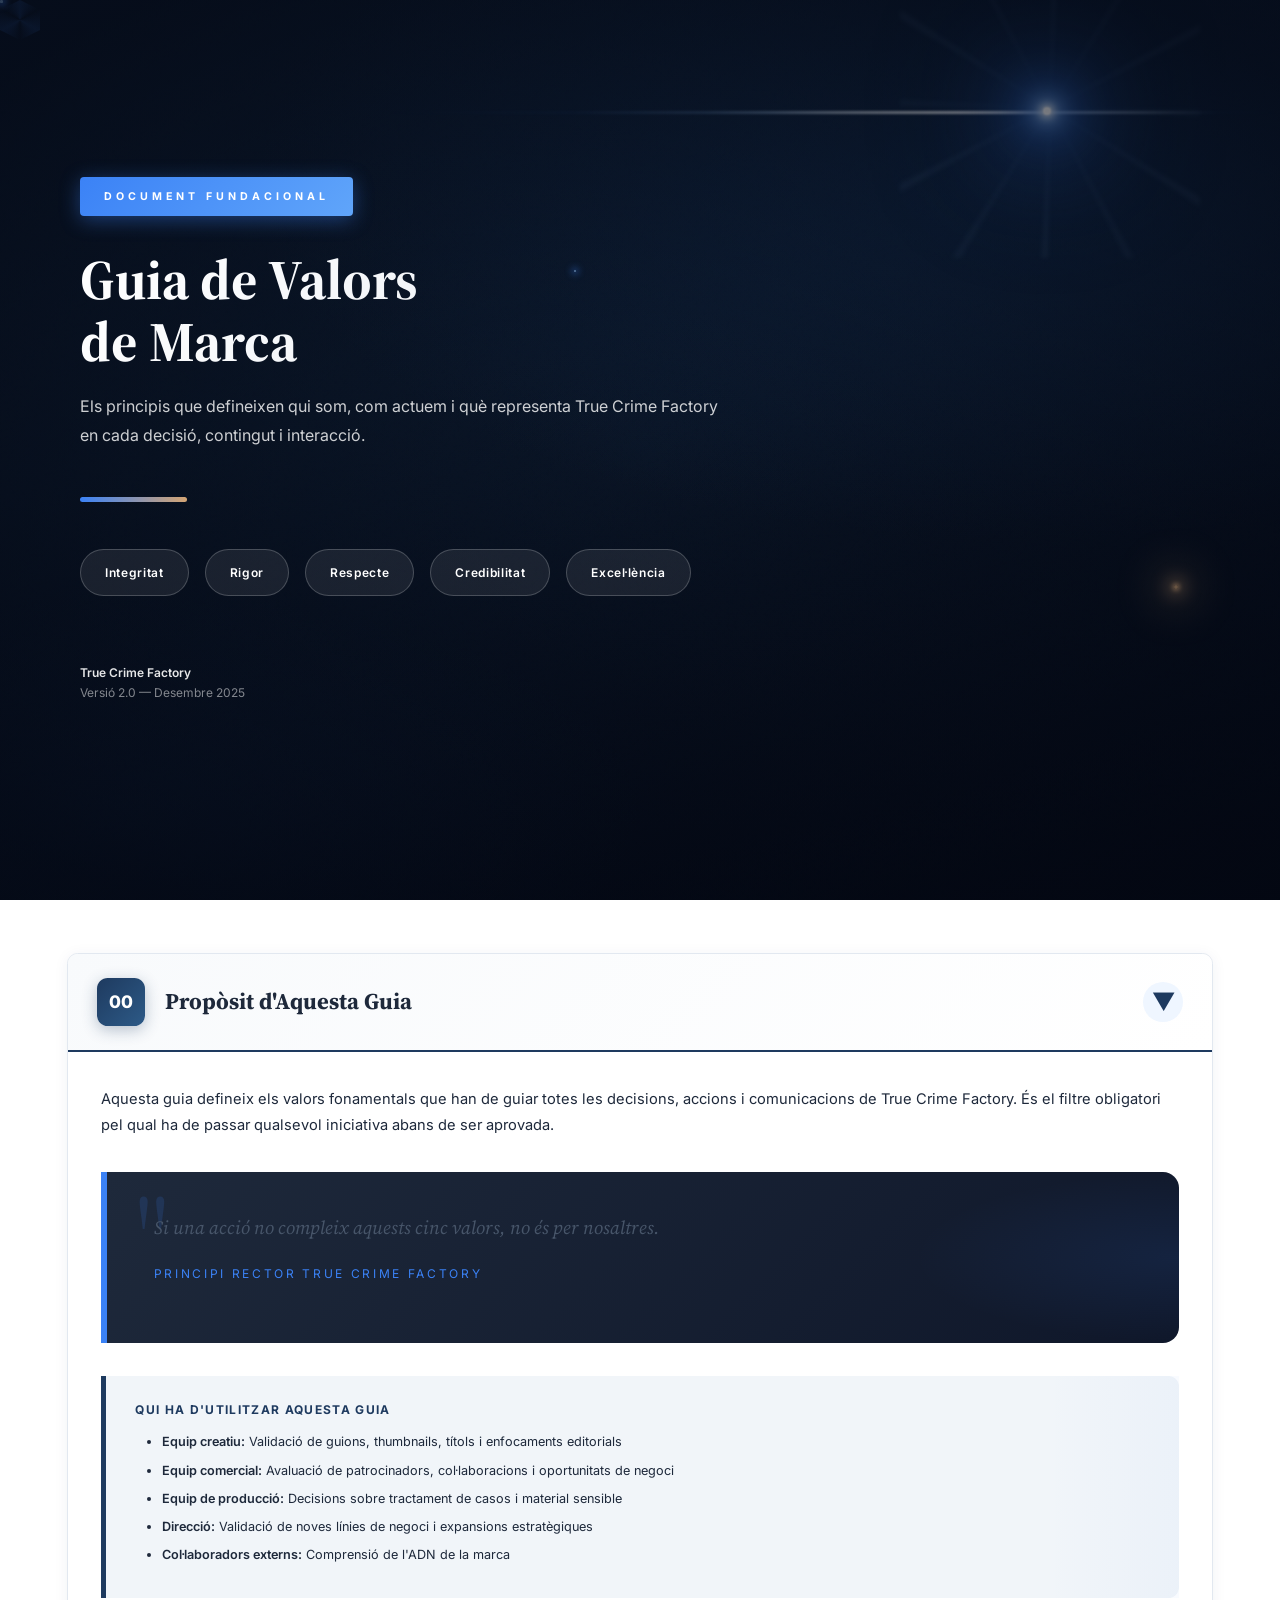
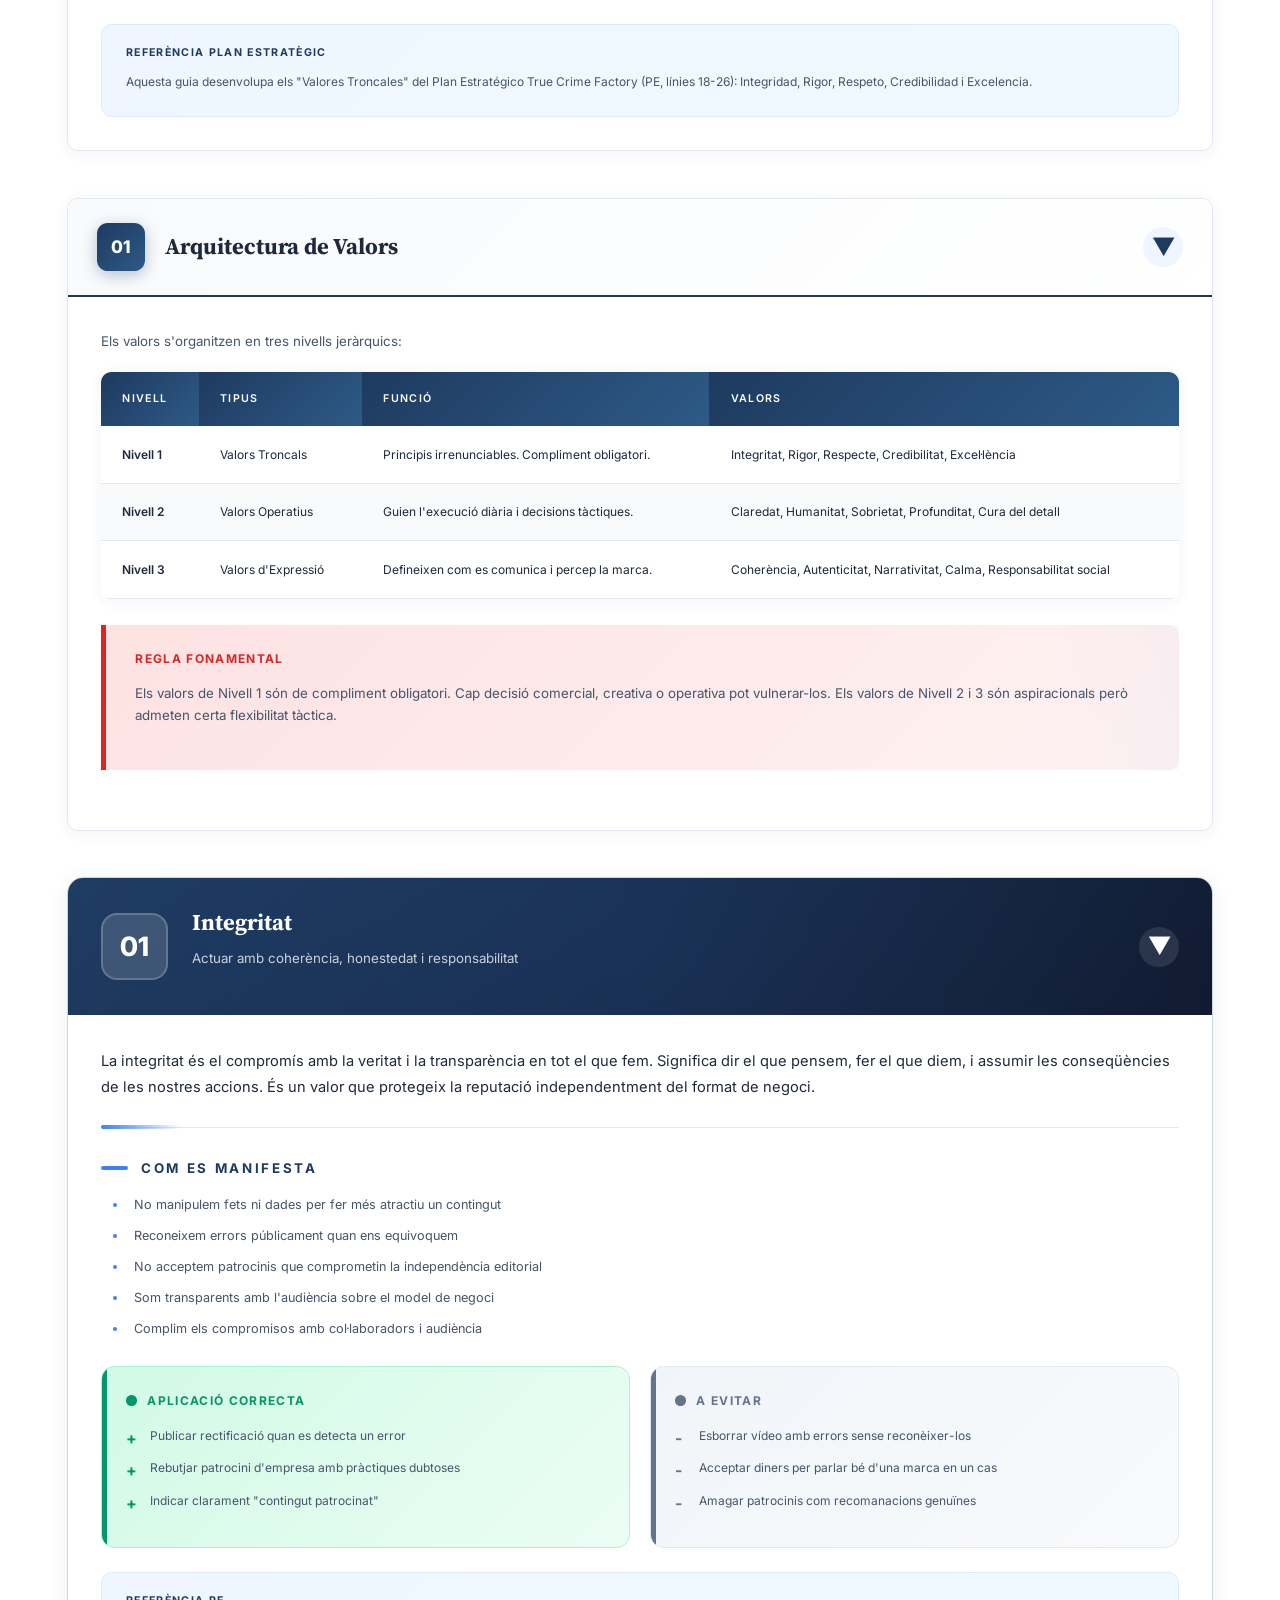
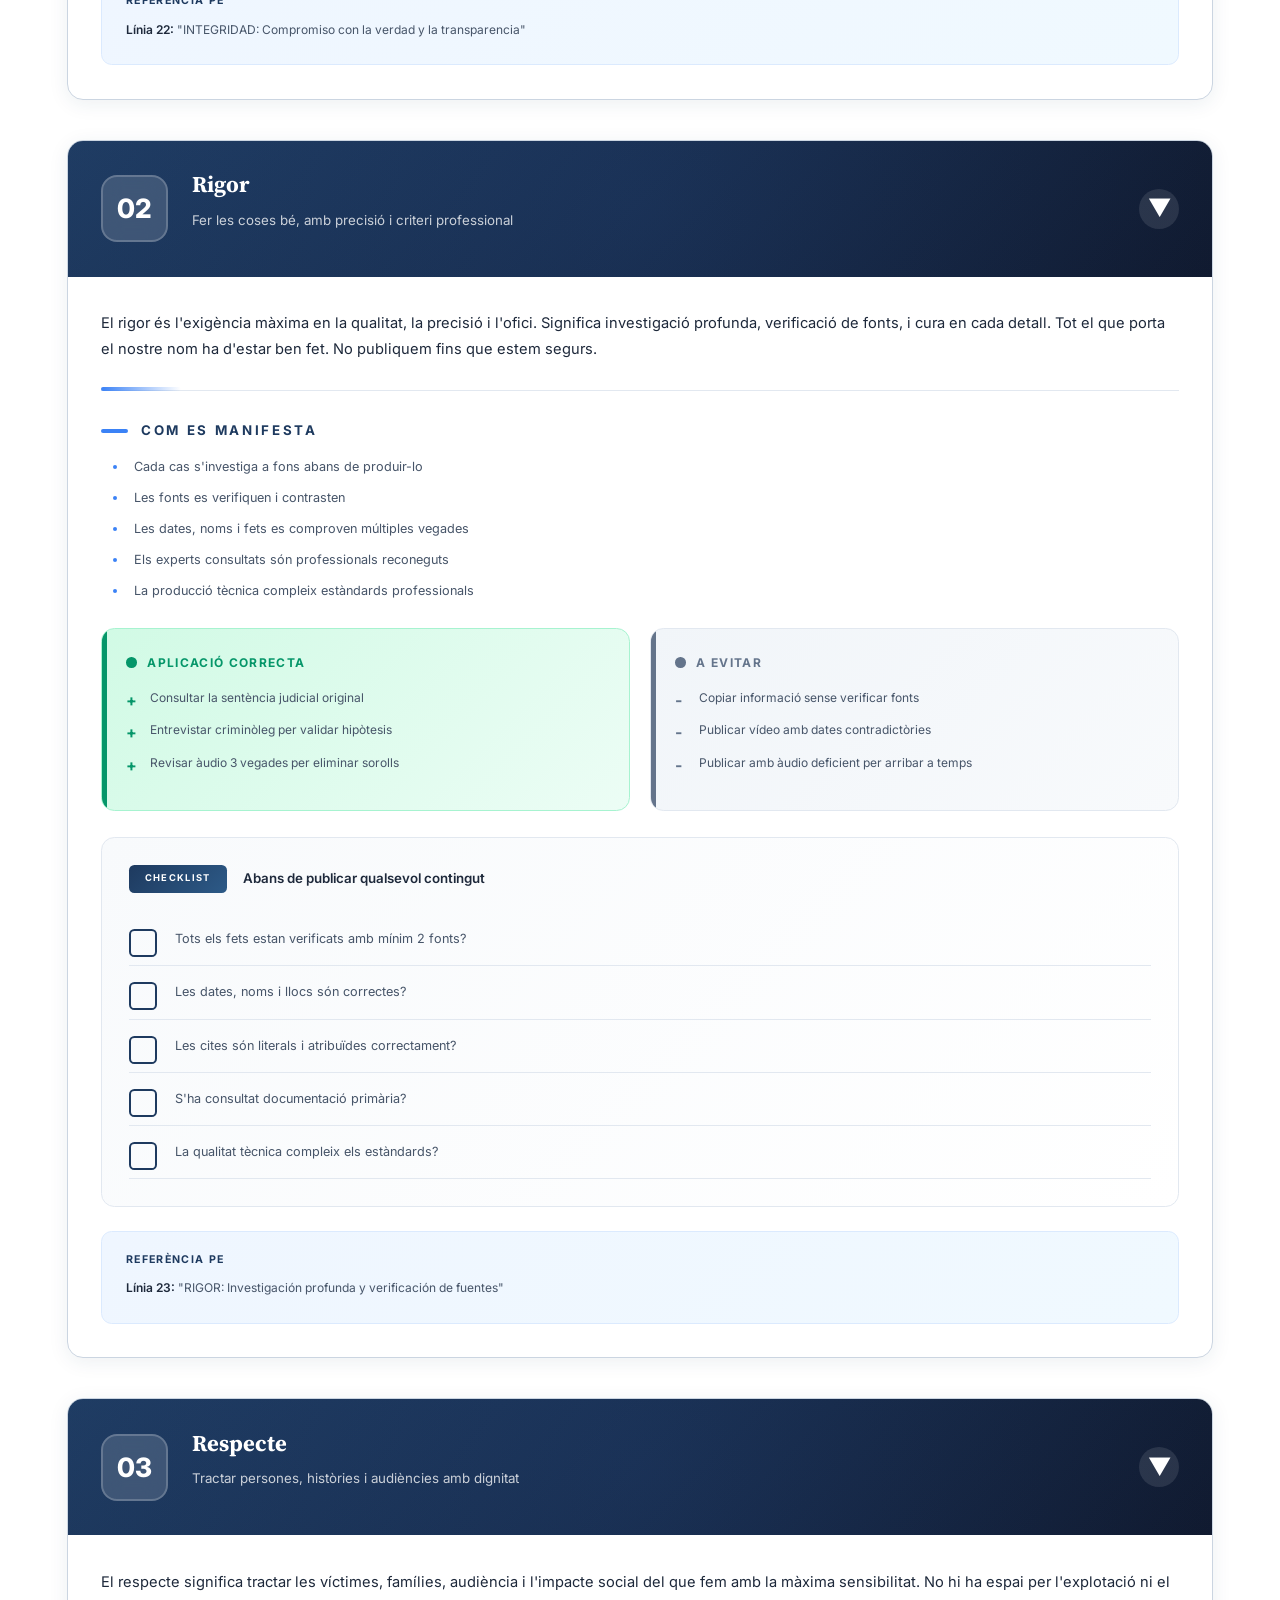
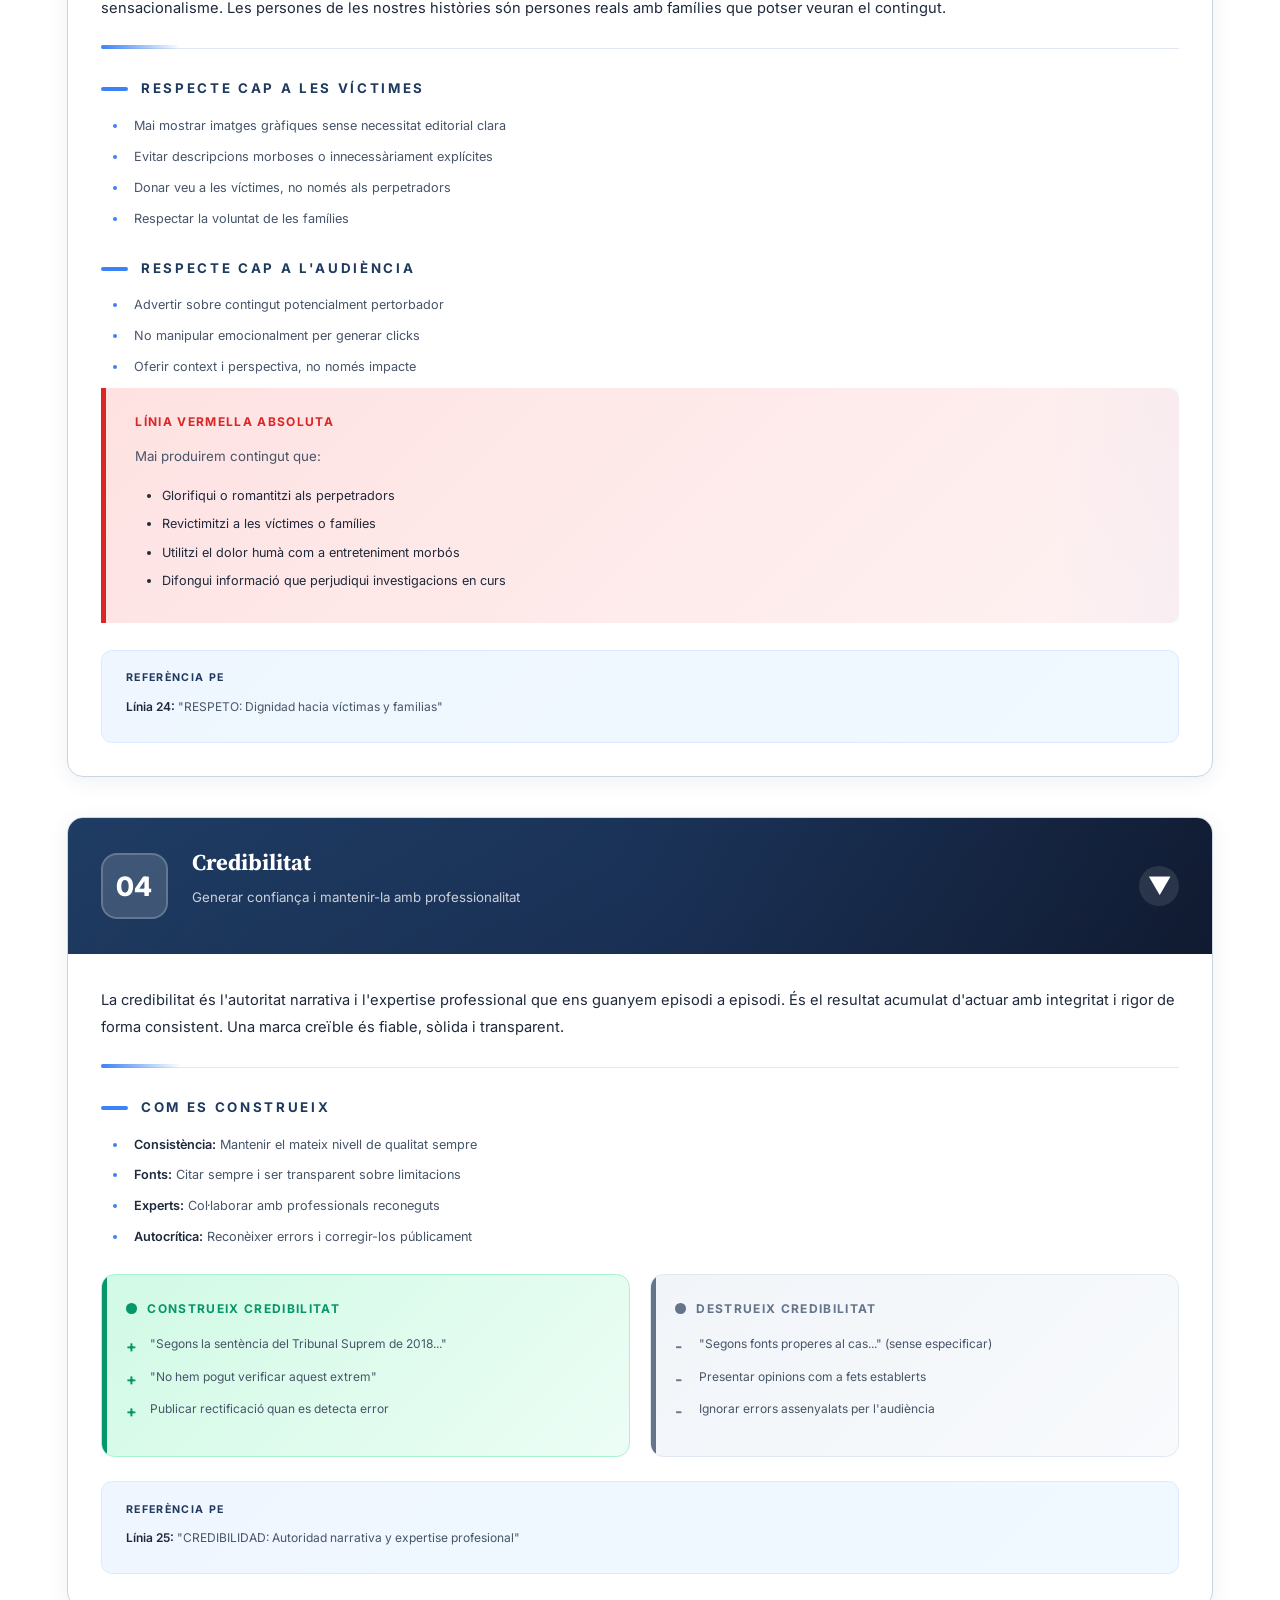
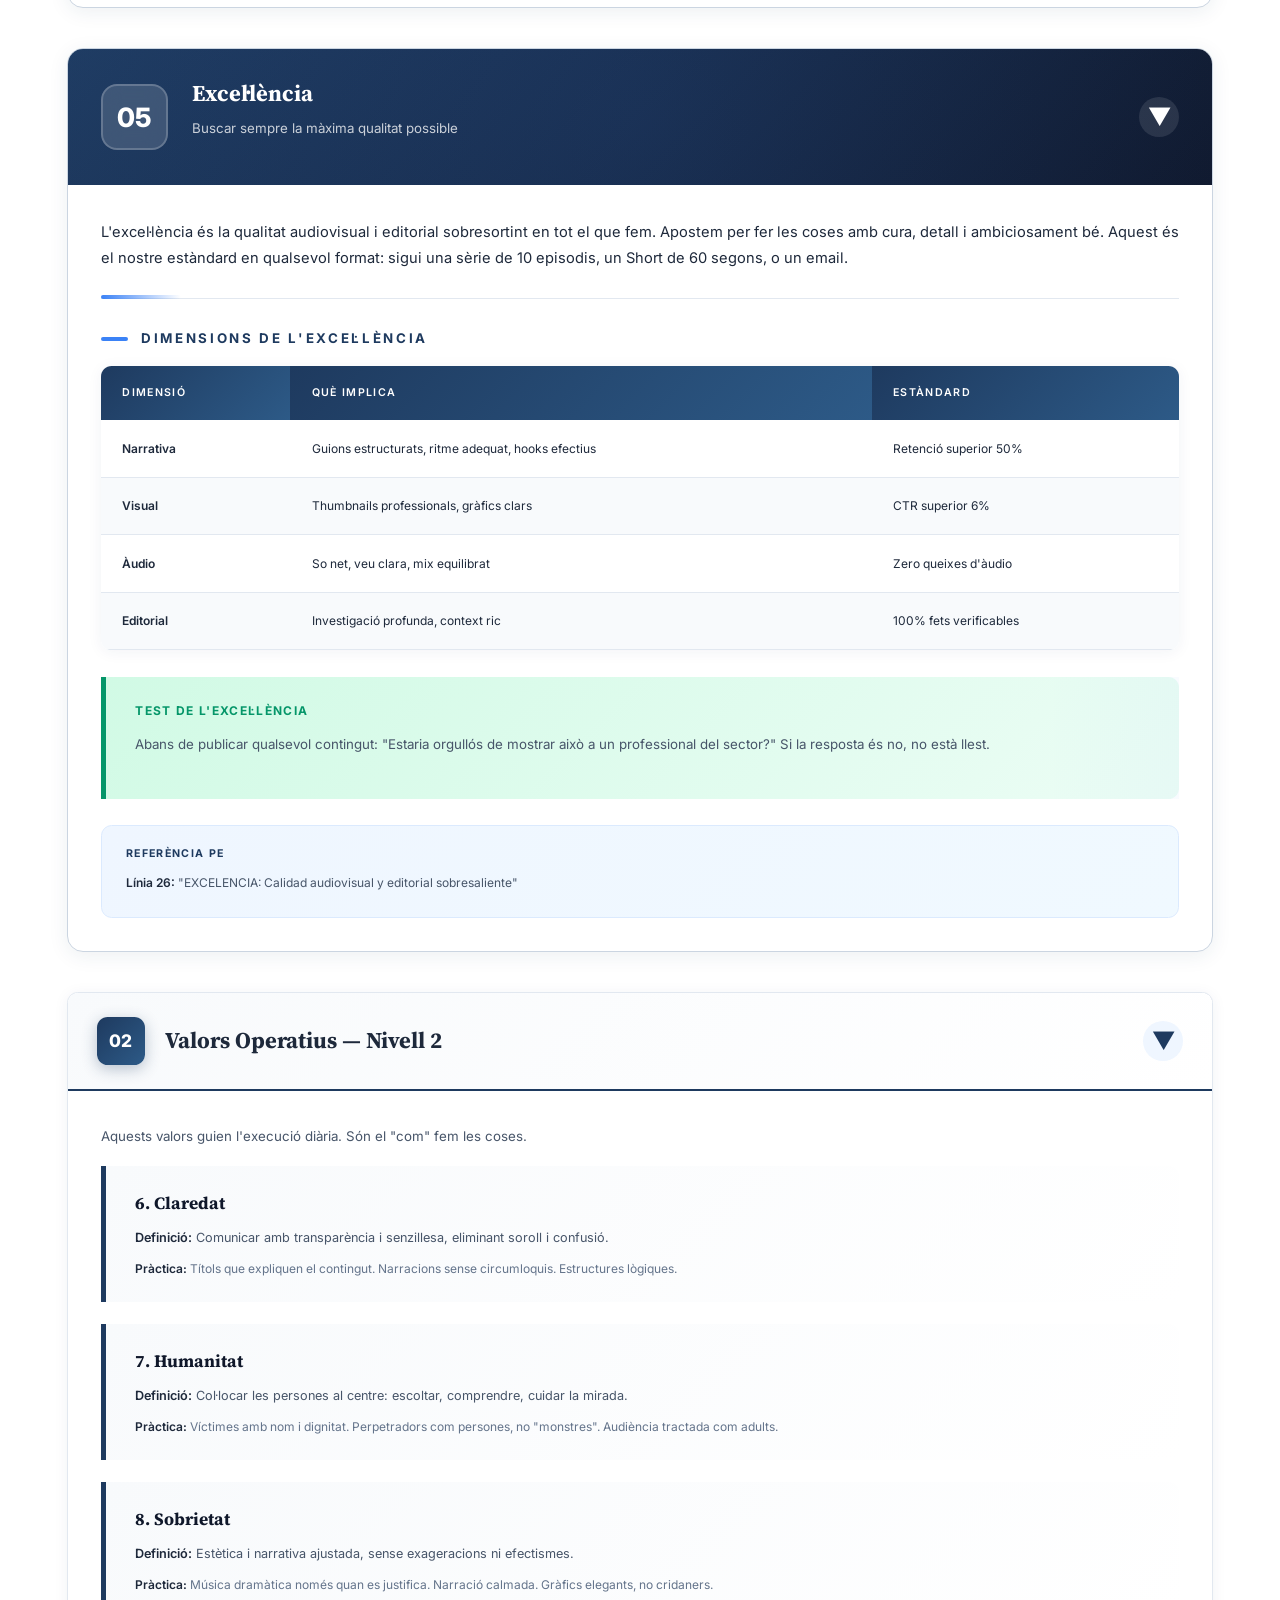
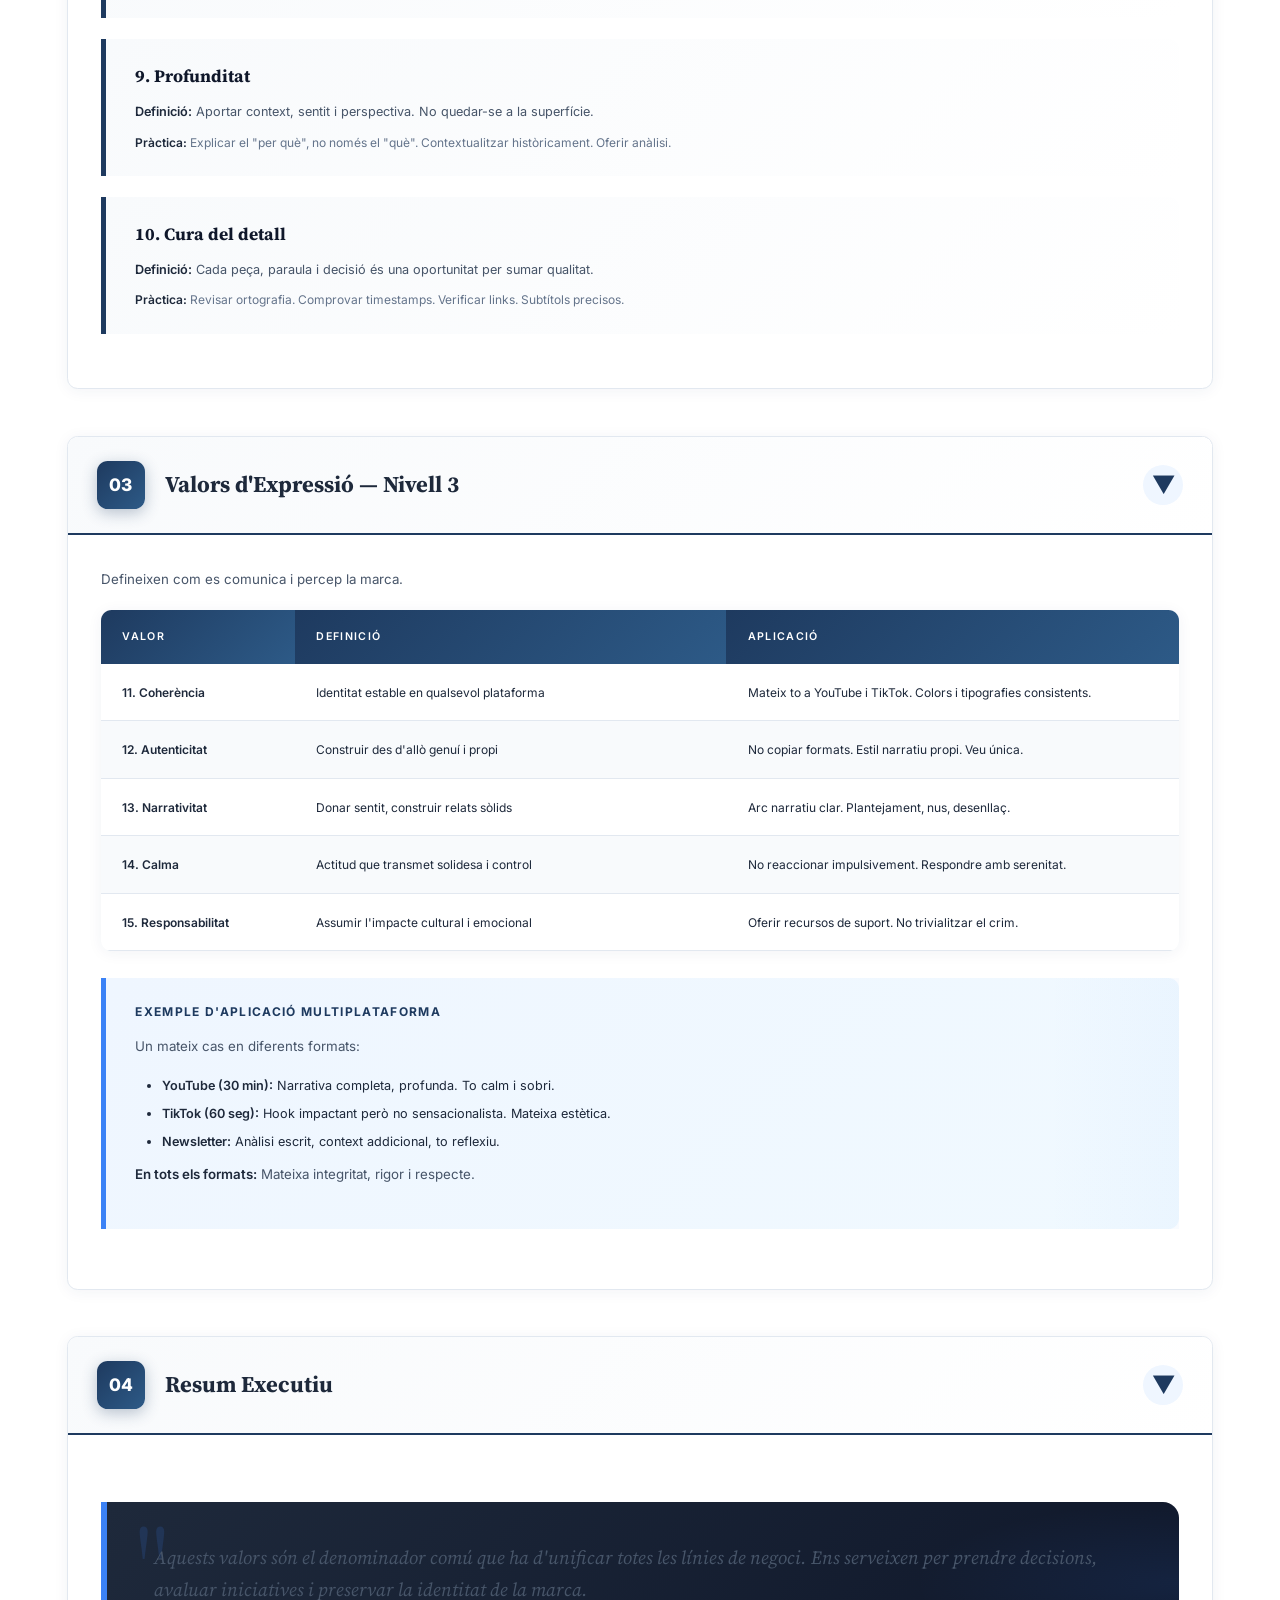
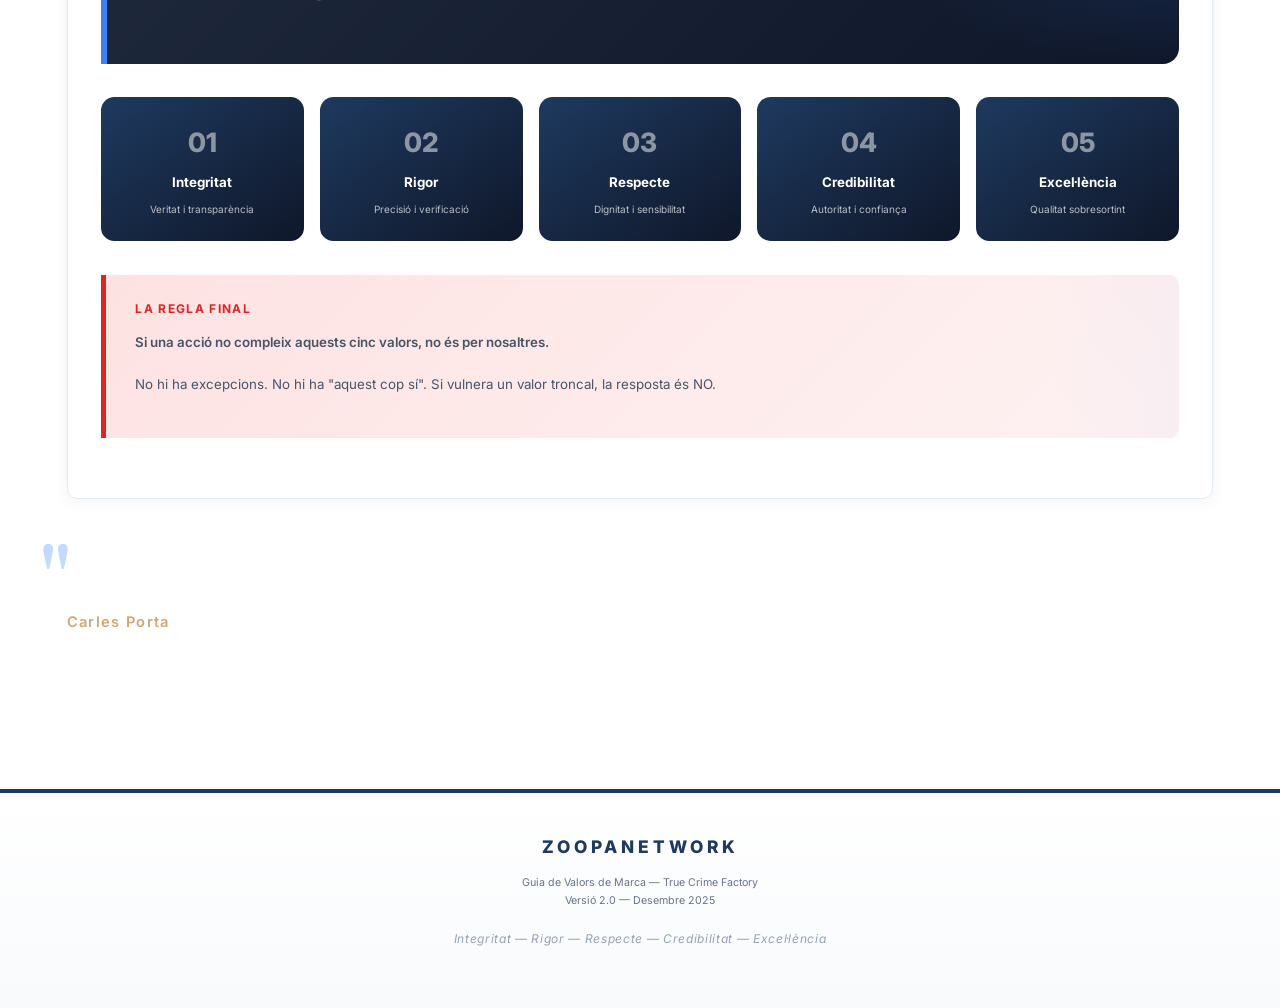
==== index.html @ 51092fbf "Guia Valors Marca TCF" ====
<!DOCTYPE html>
<html lang="ca">
<head>
    <meta charset="UTF-8">
    <title>Guia de Valors de Marca | True Crime Factory</title>
    <style>
        @import url('https://fonts.googleapis.com/css2?family=Inter:wght@300;400;500;600;700;800&family=Source+Serif+Pro:wght@400;600;700&family=JetBrains+Mono:wght@400;500&display=swap');
        
        @page {
            size: A4;
            margin: 2cm;
        }
        
        :root {
            --primary-blue: #1e3a5f;
            --secondary-blue: #2d5a87;
            --accent-blue: #3b82f6;
            --light-blue: #dbeafe;
            --pale-blue: #eff6ff;
            --dark-blue: #0f172a;
            --navy: #1e293b;
            /* Cover - Much darker gradient */
            --cover-deep: #030712;
            --cover-dark: #0a1628;
            --cover-mid: #0c1a2e;
            --gradient-start: #0a1628;
            --gradient-end: #030712;
            
            --text-primary: #1e293b;
            --text-secondary: #475569;
            --text-muted: #64748b;
            --text-light: #94a3b8;
            
            --bg-white: #ffffff;
            --bg-light: #f8fafc;
            --bg-subtle: #f1f5f9;
            --border-light: #e2e8f0;
            --border-medium: #cbd5e1;
            
            --success: #059669;
            --success-light: #d1fae5;
            --warning: #d97706;
            --warning-light: #fef3c7;
            --error: #dc2626;
            --error-light: #fee2e2;
            
            --gold: #d4a574;
            --gold-light: #f5e6d3;
        }
        
        * {
            margin: 0;
            padding: 0;
            box-sizing: border-box;
        }
        
        html {
            scroll-behavior: smooth;
        }
        
        body {
            font-family: 'Inter', -apple-system, BlinkMacSystemFont, sans-serif;
            font-size: 9.5pt;
            line-height: 1.6;
            color: var(--text-primary);
            background: var(--bg-white);
            overflow-x: hidden;
        }
        
        /* ============================================
           COVER - CINEMATIC DARK WITH LENS FLARES
           ============================================ */
        .cover {
            min-height: 100vh;
            background: 
                radial-gradient(ellipse 120% 80% at 80% 20%, rgba(20, 50, 90, 0.4) 0%, transparent 50%),
                radial-gradient(ellipse 100% 60% at 10% 90%, rgba(15, 35, 65, 0.3) 0%, transparent 40%),
                linear-gradient(165deg, var(--cover-mid) 0%, var(--cover-dark) 40%, var(--cover-deep) 100%);
            color: white;
            display: flex;
            flex-direction: column;
            justify-content: center;
            padding: 60pt;
            position: relative;
            overflow: hidden;
        }
        
        /* Subtle noise texture overlay */
        .cover::before {
            content: '';
            position: absolute;
            inset: 0;
            background-image: url("data:image/svg+xml,%3Csvg viewBox='0 0 256 256' xmlns='http://www.w3.org/2000/svg'%3E%3Cfilter id='noise'%3E%3CfeTurbulence type='fractalNoise' baseFrequency='0.9' numOctaves='4' stitchTiles='stitch'/%3E%3C/filter%3E%3Crect width='100%25' height='100%25' filter='url(%23noise)'/%3E%3C/svg%3E");
            opacity: 0.03;
            mix-blend-mode: overlay;
            pointer-events: none;
        }
        
        /* Vignette effect */
        .cover::after {
            content: '';
            position: absolute;
            inset: 0;
            background: radial-gradient(ellipse 70% 60% at 50% 50%, transparent 0%, rgba(3,7,18,0.7) 100%);
            pointer-events: none;
        }
        
        /* ============================================
           CINEMATIC LENS FLARE SYSTEM
           ============================================ */
        .flare-layer {
            position: absolute;
            inset: 0;
            overflow: hidden;
            pointer-events: none;
        }
        
        /* === PRIMARY LIGHT SOURCE (Hero flare) === */
        .flare-source {
            position: absolute;
            top: 12%;
            right: 18%;
            width: 6px;
            height: 6px;
            background: #fff;
            border-radius: 50%;
            box-shadow: 
                0 0 2px 1px #fff,
                0 0 8px 4px rgba(255,255,255,0.9),
                0 0 20px 10px rgba(147,197,253,0.8),
                0 0 40px 20px rgba(59,130,246,0.6),
                0 0 80px 40px rgba(59,130,246,0.4),
                0 0 120px 60px rgba(30,64,120,0.3);
            animation: source-pulse 4s ease-in-out infinite;
        }
        
        @keyframes source-pulse {
            0%, 100% { 
                transform: scale(1);
                box-shadow: 
                    0 0 2px 1px #fff,
                    0 0 8px 4px rgba(255,255,255,0.9),
                    0 0 20px 10px rgba(147,197,253,0.8),
                    0 0 40px 20px rgba(59,130,246,0.6),
                    0 0 80px 40px rgba(59,130,246,0.4),
                    0 0 120px 60px rgba(30,64,120,0.3);
            }
            50% { 
                transform: scale(1.3);
                box-shadow: 
                    0 0 4px 2px #fff,
                    0 0 15px 8px rgba(255,255,255,1),
                    0 0 35px 18px rgba(147,197,253,0.9),
                    0 0 70px 35px rgba(59,130,246,0.7),
                    0 0 140px 70px rgba(59,130,246,0.5),
                    0 0 200px 100px rgba(30,64,120,0.4);
            }
        }
        
        /* === ANAMORPHIC HORIZONTAL STREAK === */
        .flare-anamorphic {
            position: absolute;
            top: calc(12% + 3px);
            left: 0;
            right: 0;
            height: 3px;
            background: linear-gradient(90deg,
                transparent 0%,
                transparent 30%,
                rgba(59,130,246,0.05) 45%,
                rgba(147,197,253,0.3) 60%,
                rgba(255,255,255,0.7) 75%,
                rgba(147,197,253,0.3) 85%,
                rgba(59,130,246,0.05) 92%,
                transparent 100%
            );
            filter: blur(1px);
            animation: anamorphic-breathe 4s ease-in-out infinite;
        }
        
        .flare-anamorphic::before {
            content: '';
            position: absolute;
            inset: 0;
            background: linear-gradient(90deg,
                transparent 0%,
                transparent 55%,
                rgba(255,255,255,0.4) 72%,
                rgba(255,255,255,0.8) 78%,
                rgba(255,255,255,0.4) 84%,
                transparent 95%,
                transparent 100%
            );
            filter: blur(0.5px);
        }
        
        @keyframes anamorphic-breathe {
            0%, 100% { 
                opacity: 0.6;
                transform: scaleX(0.85);
            }
            50% { 
                opacity: 1;
                transform: scaleX(1.15);
            }
        }
        
        /* === SECONDARY FLARE ELEMENTS (Ghosting) === */
        .flare-ghost {
            position: absolute;
            border-radius: 50%;
            border: 1px solid rgba(59,130,246,0.15);
            background: radial-gradient(circle, rgba(59,130,246,0.08) 0%, transparent 70%);
        }
        
        .flare-ghost:nth-child(1) {
            width: 120px; height: 120px;
            top: 25%; right: 35%;
            animation: ghost-pulse-1 5s ease-in-out infinite;
        }
        
        .flare-ghost:nth-child(2) {
            width: 80px; height: 80px;
            top: 35%; right: 50%;
            border-color: rgba(96,165,250,0.12);
            background: radial-gradient(circle, rgba(96,165,250,0.06) 0%, transparent 70%);
            animation: ghost-pulse-2 6s ease-in-out infinite 1s;
        }
        
        .flare-ghost:nth-child(3) {
            width: 50px; height: 50px;
            top: 50%; right: 60%;
            animation: ghost-pulse-1 7s ease-in-out infinite 2s;
        }
        
        @keyframes ghost-pulse-1 {
            0%, 100% { opacity: 0.3; transform: scale(1); }
            50% { opacity: 0.8; transform: scale(1.1); }
        }
        
        @keyframes ghost-pulse-2 {
            0%, 100% { opacity: 0.2; transform: scale(1); }
            50% { opacity: 0.6; transform: scale(1.15); }
        }
        
        /* === HEXAGONAL FLARE ARTIFACTS === */
        .flare-hex {
            position: absolute;
            width: 40px;
            height: 40px;
            background: conic-gradient(
                from 0deg,
                rgba(59,130,246,0.15) 0deg,
                transparent 60deg,
                rgba(59,130,246,0.15) 120deg,
                transparent 180deg,
                rgba(59,130,246,0.15) 240deg,
                transparent 300deg,
                rgba(59,130,246,0.15) 360deg
            );
            clip-path: polygon(50% 0%, 100% 25%, 100% 75%, 50% 100%, 0% 75%, 0% 25%);
            animation: hex-rotate 20s linear infinite;
        }
        
        .flare-hex:nth-child(4) {
            top: 40%; right: 25%;
            animation-delay: 0s;
        }
        
        .flare-hex:nth-child(5) {
            width: 25px; height: 25px;
            top: 55%; right: 40%;
            animation-delay: -5s;
            opacity: 0.7;
        }
        
        @keyframes hex-rotate {
            from { transform: rotate(0deg); }
            to { transform: rotate(360deg); }
        }
        
        /* === STARBURST RAYS === */
        .flare-starburst {
            position: absolute;
            top: 12%;
            right: 18%;
            width: 300px;
            height: 300px;
            transform: translate(50%, -50%);
            background: 
                conic-gradient(
                    from 0deg at 50% 50%,
                    transparent 0deg, rgba(147,197,253,0.1) 2deg, transparent 4deg,
                    transparent 30deg, rgba(147,197,253,0.08) 32deg, transparent 34deg,
                    transparent 60deg, rgba(147,197,253,0.1) 62deg, transparent 64deg,
                    transparent 90deg, rgba(147,197,253,0.08) 92deg, transparent 94deg,
                    transparent 120deg, rgba(147,197,253,0.1) 122deg, transparent 124deg,
                    transparent 150deg, rgba(147,197,253,0.08) 152deg, transparent 154deg,
                    transparent 180deg, rgba(147,197,253,0.1) 182deg, transparent 184deg,
                    transparent 210deg, rgba(147,197,253,0.08) 212deg, transparent 214deg,
                    transparent 240deg, rgba(147,197,253,0.1) 242deg, transparent 244deg,
                    transparent 270deg, rgba(147,197,253,0.08) 272deg, transparent 274deg,
                    transparent 300deg, rgba(147,197,253,0.1) 302deg, transparent 304deg,
                    transparent 330deg, rgba(147,197,253,0.08) 332deg, transparent 334deg,
                    transparent 360deg
                );
            animation: starburst-pulse 4s ease-in-out infinite;
            filter: blur(2px);
        }
        
        @keyframes starburst-pulse {
            0%, 100% { 
                opacity: 0.4;
                transform: translate(50%, -50%) scale(0.9) rotate(0deg);
            }
            50% { 
                opacity: 0.9;
                transform: translate(50%, -50%) scale(1.2) rotate(5deg);
            }
        }
        
        /* === FLOATING LIGHT PARTICLES === */
        .flare-particle {
            position: absolute;
            width: 3px;
            height: 3px;
            background: rgba(147,197,253,0.8);
            border-radius: 50%;
            box-shadow: 0 0 6px 3px rgba(59,130,246,0.4);
        }
        
        .flare-particle:nth-child(6) {
            top: 20%; right: 30%;
            animation: particle-drift-1 8s ease-in-out infinite;
        }
        .flare-particle:nth-child(7) {
            top: 60%; right: 15%;
            width: 2px; height: 2px;
            animation: particle-drift-2 10s ease-in-out infinite 2s;
        }
        .flare-particle:nth-child(8) {
            top: 75%; right: 45%;
            animation: particle-drift-1 12s ease-in-out infinite 4s;
        }
        .flare-particle:nth-child(9) {
            top: 30%; right: 55%;
            width: 2px; height: 2px;
            animation: particle-drift-2 9s ease-in-out infinite 1s;
        }
        
        @keyframes particle-drift-1 {
            0%, 100% { 
                opacity: 0;
                transform: translate(0, 0) scale(0.5);
            }
            20% { opacity: 1; transform: translate(-10px, 5px) scale(1); }
            80% { opacity: 1; transform: translate(10px, -15px) scale(1); }
        }
        
        @keyframes particle-drift-2 {
            0%, 100% { 
                opacity: 0;
                transform: translate(0, 0) scale(0.5);
            }
            25% { opacity: 0.8; transform: translate(8px, -8px) scale(1.2); }
            75% { opacity: 0.8; transform: translate(-12px, 10px) scale(0.8); }
        }
        
        /* === SECONDARY LIGHT SOURCE === */
        .flare-secondary {
            position: absolute;
            top: 65%;
            right: 8%;
            width: 4px;
            height: 4px;
            background: rgba(212,165,116,0.9);
            border-radius: 50%;
            box-shadow: 
                0 0 4px 2px rgba(212,165,116,0.8),
                0 0 15px 8px rgba(212,165,116,0.4),
                0 0 40px 20px rgba(212,165,116,0.2);
            animation: secondary-pulse 6s ease-in-out infinite 2s;
        }
        
        @keyframes secondary-pulse {
            0%, 100% { 
                opacity: 0.5;
                transform: scale(0.8);
            }
            50% { 
                opacity: 1;
                transform: scale(1.5);
            }
        }
        
        /* === AMBIENT GLOW POOLS === */
        .flare-ambient {
            position: absolute;
            border-radius: 50%;
            filter: blur(40px);
        }
        
        .flare-ambient:nth-child(10) {
            width: 400px; height: 400px;
            top: -15%; right: -10%;
            background: radial-gradient(circle, rgba(59,130,246,0.15) 0%, transparent 70%);
            animation: ambient-breathe 10s ease-in-out infinite;
        }
        
        .flare-ambient:nth-child(11) {
            width: 300px; height: 300px;
            bottom: -10%; left: 10%;
            background: radial-gradient(circle, rgba(30,58,95,0.2) 0%, transparent 70%);
            animation: ambient-breathe 12s ease-in-out infinite 3s;
        }
        
        @keyframes ambient-breathe {
            0%, 100% { 
                opacity: 0.4;
                transform: scale(1);
            }
            50% { 
                opacity: 0.8;
                transform: scale(1.15);
            }
        }
        
        .cover-content {
            position: relative;
            z-index: 10;
            max-width: 600pt;
        }
        
        .cover-badge {
            display: inline-block;
            background: linear-gradient(135deg, var(--accent-blue) 0%, #60a5fa 100%);
            padding: 8pt 18pt;
            font-size: 8pt;
            font-weight: 700;
            letter-spacing: 3pt;
            text-transform: uppercase;
            margin-bottom: 25pt;
            border-radius: 3pt;
            box-shadow: 0 4px 20px rgba(59,130,246,0.4);
            animation: badge-glow 3s ease-in-out infinite alternate;
        }
        
        @keyframes badge-glow {
            from { box-shadow: 0 4px 20px rgba(59,130,246,0.4); }
            to { box-shadow: 0 4px 30px rgba(59,130,246,0.6); }
        }
        
        .cover-title {
            font-family: 'Source Serif Pro', serif;
            font-size: 42pt;
            font-weight: 700;
            line-height: 1.1;
            margin-bottom: 15pt;
            background: linear-gradient(135deg, #ffffff 0%, #e2e8f0 100%);
            -webkit-background-clip: text;
            -webkit-text-fill-color: transparent;
            background-clip: text;
            animation: title-reveal 1s ease-out;
        }
        
        @keyframes title-reveal {
            from { opacity: 0; transform: translateY(30px); }
            to { opacity: 1; transform: translateY(0); }
        }
        
        .cover-subtitle {
            font-size: 12pt;
            font-weight: 400;
            color: rgba(255,255,255,0.8);
            margin-bottom: 35pt;
            line-height: 1.8;
            max-width: 480pt;
            animation: subtitle-reveal 1s ease-out 0.3s both;
        }
        
        @keyframes subtitle-reveal {
            from { opacity: 0; transform: translateY(20px); }
            to { opacity: 1; transform: translateY(0); }
        }
        
        .cover-divider {
            width: 80pt;
            height: 4pt;
            background: linear-gradient(90deg, var(--accent-blue), var(--gold));
            margin-bottom: 35pt;
            border-radius: 2pt;
            animation: divider-expand 1s ease-out 0.5s both;
        }
        
        @keyframes divider-expand {
            from { width: 0; opacity: 0; }
            to { width: 80pt; opacity: 1; }
        }
        
        .cover-values {
            display: flex;
            gap: 12pt;
            flex-wrap: wrap;
            margin-bottom: 50pt;
            animation: values-reveal 1s ease-out 0.7s both;
        }
        
        @keyframes values-reveal {
            from { opacity: 0; transform: translateY(20px); }
            to { opacity: 1; transform: translateY(0); }
        }
        
        .cover-value-tag {
            background: rgba(255,255,255,0.08);
            border: 1pt solid rgba(255,255,255,0.2);
            padding: 10pt 18pt;
            font-size: 9pt;
            font-weight: 600;
            letter-spacing: 0.5pt;
            border-radius: 30pt;
            text-decoration: none;
            color: white;
            cursor: pointer;
            display: inline-block;
            transition: all 0.4s cubic-bezier(0.175, 0.885, 0.32, 1.275);
            position: relative;
            overflow: hidden;
        }
        
        .cover-value-tag::before {
            content: '';
            position: absolute;
            top: 0;
            left: -100%;
            width: 100%;
            height: 100%;
            background: linear-gradient(90deg, transparent, rgba(255,255,255,0.2), transparent);
            transition: left 0.5s ease;
        }
        
        .cover-value-tag:hover::before {
            left: 100%;
        }
        
        .cover-value-tag:hover {
            background: rgba(255,255,255,0.2);
            transform: translateY(-4px) scale(1.05);
            box-shadow: 0 10px 30px rgba(0,0,0,0.3);
            border-color: var(--accent-blue);
        }
        
        .cover-meta {
            font-size: 9pt;
            color: rgba(255,255,255,0.5);
            animation: meta-reveal 1s ease-out 1s both;
        }
        
        .cover-meta strong {
            color: rgba(255,255,255,0.9);
        }
        
        @keyframes meta-reveal {
            from { opacity: 0; }
            to { opacity: 1; }
        }
        
        /* ============================================
           CONTENT AREA
           ============================================ */
        .content {
            padding: 40pt 50pt;
            max-width: 100%;
            background: var(--bg-white);
        }
        
        /* ============================================
           SECTIONS - COLLAPSIBLE WITH ANIMATIONS
           ============================================ */
        .section {
            margin-bottom: 35pt;
            border-radius: 8pt;
            overflow: hidden;
            box-shadow: 0 2px 15px rgba(30,58,95,0.06);
            transition: all 0.4s ease;
            background: var(--bg-white);
            border: 1pt solid var(--border-light);
        }
        
        .section:hover {
            box-shadow: 0 8px 40px rgba(30,58,95,0.12);
            transform: translateY(-2px);
        }
        
        .section-header {
            display: flex;
            align-items: center;
            gap: 15pt;
            padding: 18pt 22pt;
            background: linear-gradient(135deg, var(--bg-light) 0%, var(--bg-white) 100%);
            border-bottom: 2pt solid var(--primary-blue);
            cursor: pointer;
            user-select: none;
            transition: all 0.3s ease;
            position: relative;
        }
        
        .section-header::after {
            content: '';
            position: absolute;
            bottom: 0;
            left: 0;
            width: 0;
            height: 2pt;
            background: var(--accent-blue);
            transition: width 0.4s ease;
        }
        
        .section-header:hover::after {
            width: 100%;
        }
        
        .section-header:hover {
            background: linear-gradient(135deg, var(--pale-blue) 0%, var(--bg-light) 100%);
        }
        
        .section-number {
            background: linear-gradient(135deg, var(--primary-blue) 0%, var(--secondary-blue) 100%);
            color: white;
            width: 36pt;
            height: 36pt;
            display: flex;
            align-items: center;
            justify-content: center;
            font-size: 13pt;
            font-weight: 800;
            border-radius: 8pt;
            flex-shrink: 0;
            font-family: 'Inter', sans-serif;
            box-shadow: 0 4px 15px rgba(30,58,95,0.3);
            transition: all 0.4s cubic-bezier(0.175, 0.885, 0.32, 1.275);
        }
        
        .section-header:hover .section-number {
            transform: rotate(5deg) scale(1.1);
            box-shadow: 0 6px 20px rgba(30,58,95,0.4);
        }
        
        .section-title {
            font-family: 'Source Serif Pro', serif;
            font-size: 17pt;
            font-weight: 700;
            color: var(--text-primary);
            flex: 1;
        }
        
        .toggle-icon {
            font-size: 18pt;
            color: var(--primary-blue);
            transition: transform 0.4s cubic-bezier(0.68, -0.55, 0.265, 1.55);
            font-family: 'Inter', sans-serif;
            font-weight: 300;
            width: 30pt;
            height: 30pt;
            display: flex;
            align-items: center;
            justify-content: center;
            background: var(--pale-blue);
            border-radius: 50%;
        }
        
        .section.collapsed .toggle-icon {
            transform: rotate(-90deg);
            background: var(--bg-subtle);
        }
        
        .section-content {
            padding: 25pt;
            overflow: hidden;
            transition: all 0.5s cubic-bezier(0.4, 0, 0.2, 1);
            max-height: 5000px;
            opacity: 1;
        }
        
        .section.collapsed .section-content {
            max-height: 0;
            padding-top: 0;
            padding-bottom: 0;
            opacity: 0;
        }
        
        /* ============================================
           VALUE CARDS - ENHANCED
           ============================================ */
        .value-card {
            background: var(--bg-white);
            border: 1pt solid var(--border-medium);
            margin-bottom: 30pt;
            border-radius: 12pt;
            overflow: hidden;
            box-shadow: 0 4px 20px rgba(30,58,95,0.08);
            transition: all 0.5s cubic-bezier(0.4, 0, 0.2, 1);
        }
        
        .value-card:hover {
            box-shadow: 0 15px 50px rgba(30,58,95,0.15);
            transform: translateY(-5px);
        }
        
        .value-header {
            background: linear-gradient(135deg, var(--primary-blue) 0%, var(--dark-blue) 100%);
            color: white;
            padding: 20pt 25pt;
            display: flex;
            align-items: center;
            gap: 18pt;
            cursor: pointer;
            position: relative;
            overflow: hidden;
        }
        
        .value-header::before {
            content: '';
            position: absolute;
            top: -50%;
            left: -50%;
            width: 200%;
            height: 200%;
            background: radial-gradient(circle, rgba(59,130,246,0.1) 0%, transparent 70%);
            animation: header-shimmer 5s linear infinite;
            pointer-events: none;
        }
        
        @keyframes header-shimmer {
            from { transform: rotate(0deg); }
            to { transform: rotate(360deg); }
        }
        
        .value-number-badge {
            background: rgba(255,255,255,0.15);
            backdrop-filter: blur(10px);
            width: 50pt;
            height: 50pt;
            display: flex;
            align-items: center;
            justify-content: center;
            font-size: 20pt;
            font-weight: 800;
            border-radius: 12pt;
            flex-shrink: 0;
            font-family: 'Inter', sans-serif;
            border: 2pt solid rgba(255,255,255,0.2);
            transition: all 0.4s cubic-bezier(0.175, 0.885, 0.32, 1.275);
            position: relative;
            z-index: 1;
        }
        
        .value-card:hover .value-number-badge {
            transform: rotate(10deg) scale(1.1);
            background: rgba(255,255,255,0.25);
        }
        
        .value-title-block {
            flex: 1;
            position: relative;
            z-index: 1;
        }
        
        .value-name {
            font-family: 'Source Serif Pro', serif;
            font-size: 17pt;
            font-weight: 700;
            margin-bottom: 4pt;
        }
        
        .value-tagline {
            font-size: 10pt;
            opacity: 0.85;
            color: rgba(255,255,255,0.9);
            font-weight: 400;
        }
        
        .value-header .toggle-icon {
            background: rgba(255,255,255,0.1);
            color: white;
            position: relative;
            z-index: 1;
        }
        
        .value-card.collapsed .value-header .toggle-icon {
            transform: rotate(-90deg);
        }
        
        .value-content {
            padding: 25pt;
            overflow: hidden;
            transition: all 0.5s cubic-bezier(0.4, 0, 0.2, 1);
            max-height: 5000px;
            opacity: 1;
        }
        
        .value-card.collapsed .value-content {
            max-height: 0;
            padding: 0 25pt;
            opacity: 0;
        }
        
        .value-definition {
            font-size: 11pt;
            color: var(--text-primary);
            line-height: 1.8;
            margin-bottom: 20pt;
            padding-bottom: 20pt;
            border-bottom: 1pt solid var(--border-light);
            position: relative;
        }
        
        .value-definition::after {
            content: '';
            position: absolute;
            bottom: -1pt;
            left: 0;
            width: 60pt;
            height: 3pt;
            background: linear-gradient(90deg, var(--accent-blue), transparent);
            border-radius: 2pt;
        }
        
        .value-section-label {
            font-size: 10pt;
            font-weight: 700;
            color: var(--primary-blue);
            text-transform: uppercase;
            letter-spacing: 2pt;
            margin-bottom: 12pt;
            margin-top: 22pt;
            display: flex;
            align-items: center;
            gap: 10pt;
        }
        
        .value-section-label::before {
            content: '';
            width: 20pt;
            height: 3pt;
            background: var(--accent-blue);
            border-radius: 2pt;
        }
        
        .value-list {
            margin: 0 0 0 20pt;
            font-size: 9.5pt;
        }
        
        .value-list li {
            margin-bottom: 8pt;
            color: var(--text-secondary);
            position: relative;
            padding-left: 5pt;
        }
        
        .value-list li::marker {
            color: var(--accent-blue);
        }
        
        /* ============================================
           EXAMPLES GRID - ENHANCED
           ============================================ */
        .examples-grid {
            display: grid;
            grid-template-columns: 1fr 1fr;
            gap: 15pt;
            margin-top: 20pt;
        }
        
        .example-box {
            padding: 18pt;
            border-radius: 10pt;
            transition: all 0.4s ease;
            position: relative;
            overflow: hidden;
        }
        
        .example-box::before {
            content: '';
            position: absolute;
            top: 0;
            left: 0;
            width: 4pt;
            height: 100%;
            transition: width 0.3s ease;
        }
        
        .example-box:hover::before {
            width: 6pt;
        }
        
        .example-box.correct {
            background: linear-gradient(135deg, var(--success-light) 0%, #ecfdf5 100%);
            border: 1pt solid #a7f3d0;
        }
        
        .example-box.correct::before {
            background: var(--success);
        }
        
        .example-box.incorrect {
            background: linear-gradient(135deg, var(--bg-subtle) 0%, var(--bg-light) 100%);
            border: 1pt solid var(--border-light);
        }
        
        .example-box.incorrect::before {
            background: var(--text-muted);
        }
        
        .example-box:hover {
            transform: translateY(-3px);
            box-shadow: 0 8px 25px rgba(0,0,0,0.1);
        }
        
        .example-label {
            font-size: 9pt;
            font-weight: 700;
            text-transform: uppercase;
            letter-spacing: 1pt;
            margin-bottom: 12pt;
            display: flex;
            align-items: center;
            gap: 8pt;
        }
        
        .example-label::before {
            content: '';
            width: 8pt;
            height: 8pt;
            border-radius: 50%;
        }
        
        .example-box.correct .example-label { color: var(--success); }
        .example-box.correct .example-label::before { background: var(--success); }
        .example-box.incorrect .example-label { color: var(--text-muted); }
        .example-box.incorrect .example-label::before { background: var(--text-muted); }
        
        .example-item {
            font-size: 9pt;
            margin-bottom: 10pt;
            padding-left: 18pt;
            position: relative;
            color: var(--text-secondary);
            transition: transform 0.2s ease;
        }
        
        .example-item:hover {
            transform: translateX(5px);
        }
        
        .example-item::before {
            position: absolute;
            left: 0;
            font-weight: 700;
            font-size: 12pt;
        }
        
        .example-box.correct .example-item::before { 
            content: '+'; 
            color: var(--success); 
        }
        
        .example-box.incorrect .example-item::before { 
            content: '-'; 
            color: var(--text-muted); 
        }
        
        /* ============================================
           INFO BOXES - ENHANCED
           ============================================ */
        .info-box {
            background: var(--bg-subtle);
            border-left: 4pt solid var(--primary-blue);
            padding: 18pt 22pt;
            margin-bottom: 20pt;
            border-radius: 0 8pt 8pt 0;
            transition: all 0.3s ease;
            position: relative;
        }
        
        .info-box::before {
            content: '';
            position: absolute;
            top: 0;
            right: 0;
            width: 100pt;
            height: 100%;
            background: linear-gradient(90deg, transparent, rgba(59,130,246,0.03));
            pointer-events: none;
        }
        
        .info-box:hover {
            transform: translateX(5pt);
            box-shadow: 0 4px 20px rgba(30,58,95,0.1);
        }
        
        .info-box.highlight {
            background: linear-gradient(135deg, var(--pale-blue) 0%, #f0f9ff 100%);
            border-left-color: var(--accent-blue);
        }
        
        .info-box.success {
            background: linear-gradient(135deg, var(--success-light) 0%, #ecfdf5 100%);
            border-left-color: var(--success);
        }
        
        .info-box.warning {
            background: linear-gradient(135deg, var(--warning-light) 0%, #fffbeb 100%);
            border-left-color: var(--warning);
        }
        
        .info-box.critical {
            background: linear-gradient(135deg, var(--error-light) 0%, #fef2f2 100%);
            border-left-color: var(--error);
        }
        
        .info-box-title {
            font-size: 9pt;
            font-weight: 700;
            color: var(--primary-blue);
            text-transform: uppercase;
            letter-spacing: 1pt;
            margin-bottom: 10pt;
        }
        
        .info-box.success .info-box-title { color: var(--success); }
        .info-box.warning .info-box-title { color: var(--warning); }
        .info-box.critical .info-box-title { color: var(--error); }
        
        .info-box ul {
            margin: 10pt 0 0 20pt;
            font-size: 9.5pt;
        }
        
        .info-box li {
            margin-bottom: 6pt;
        }
        
        /* ============================================
           TYPOGRAPHY
           ============================================ */
        p {
            margin-bottom: 14pt;
            color: var(--text-secondary);
            font-size: 10pt;
            line-height: 1.7;
        }
        
        p.lead {
            font-size: 11pt;
            line-height: 1.8;
            color: var(--text-primary);
        }
        
        strong {
            font-weight: 600;
            color: var(--text-primary);
        }
        
        /* ============================================
           TABLES - ENHANCED
           ============================================ */
        .data-table {
            width: 100%;
            border-collapse: collapse;
            font-size: 9pt;
            margin-bottom: 20pt;
            border-radius: 8pt;
            overflow: hidden;
            box-shadow: 0 2px 15px rgba(30,58,95,0.06);
        }
        
        .data-table th {
            background: linear-gradient(135deg, var(--primary-blue) 0%, var(--secondary-blue) 100%);
            color: white;
            padding: 14pt 16pt;
            text-align: left;
            font-weight: 600;
            font-size: 8pt;
            text-transform: uppercase;
            letter-spacing: 1pt;
        }
        
        .data-table td {
            padding: 14pt 16pt;
            border-bottom: 1pt solid var(--border-light);
            vertical-align: top;
            transition: all 0.2s ease;
        }
        
        .data-table tr:nth-child(even) {
            background: var(--bg-light);
        }
        
        .data-table tr {
            transition: all 0.3s ease;
        }
        
        .data-table tr:hover {
            background: var(--pale-blue) !important;
            transform: scale(1.01);
        }
        
        /* ============================================
           QUOTE BLOCK - ENHANCED
           ============================================ */
        .quote-block {
            background: linear-gradient(135deg, var(--navy) 0%, var(--dark-blue) 100%);
            color: white;
            padding: 30pt 35pt;
            margin: 25pt 0;
            position: relative;
            border-left: 5pt solid var(--accent-blue);
            border-radius: 0 12pt 12pt 0;
            overflow: hidden;
        }
        
        .quote-block::before {
            content: '"';
            position: absolute;
            top: 10pt;
            left: 20pt;
            font-size: 80pt;
            font-family: 'Source Serif Pro', serif;
            color: rgba(59,130,246,0.15);
            line-height: 1;
        }
        
        .quote-block::after {
            content: '';
            position: absolute;
            top: 0;
            right: 0;
            width: 200pt;
            height: 100%;
            background: radial-gradient(ellipse at right, rgba(59,130,246,0.1) 0%, transparent 70%);
        }
        
        .quote-text {
            font-family: 'Source Serif Pro', serif;
            font-size: 14pt;
            font-style: italic;
            line-height: 1.7;
            position: relative;
            z-index: 1;
        }
        
        .quote-source {
            margin-top: 15pt;
            font-size: 9pt;
            color: var(--accent-blue);
            text-transform: uppercase;
            letter-spacing: 2pt;
            position: relative;
            z-index: 1;
        }
        
        /* ============================================
           COMPACT VALUES
           ============================================ */
        .compact-value {
            background: linear-gradient(135deg, var(--bg-light) 0%, var(--bg-white) 100%);
            border-left: 4pt solid var(--primary-blue);
            padding: 18pt 22pt;
            margin-bottom: 16pt;
            border-radius: 0 8pt 8pt 0;
            transition: all 0.3s ease;
        }
        
        .compact-value:hover {
            background: linear-gradient(135deg, var(--pale-blue) 0%, var(--bg-light) 100%);
            border-left-width: 6pt;
            padding-left: 20pt;
            transform: translateX(3pt);
        }
        
        .compact-value-title {
            font-family: 'Source Serif Pro', serif;
            font-size: 13pt;
            font-weight: 700;
            color: var(--dark-blue);
            margin-bottom: 8pt;
        }
        
        .compact-value-definition {
            font-size: 9.5pt;
            color: var(--text-secondary);
            margin-bottom: 8pt;
        }
        
        .compact-value-practice {
            font-size: 9pt;
            color: var(--text-muted);
        }
        
        /* ============================================
           SUMMARY GRID - ENHANCED
           ============================================ */
        .summary-grid {
            display: grid;
            grid-template-columns: repeat(5, 1fr);
            gap: 12pt;
            margin: 25pt 0;
        }
        
        .summary-item {
            background: linear-gradient(145deg, var(--primary-blue) 0%, var(--dark-blue) 100%);
            color: white;
            padding: 18pt 12pt;
            text-align: center;
            border-radius: 10pt;
            transition: all 0.4s cubic-bezier(0.175, 0.885, 0.32, 1.275);
            position: relative;
            overflow: hidden;
        }
        
        .summary-item::before {
            content: '';
            position: absolute;
            top: 0;
            left: 0;
            width: 100%;
            height: 100%;
            background: linear-gradient(135deg, transparent 0%, rgba(59,130,246,0.2) 100%);
            opacity: 0;
            transition: opacity 0.3s ease;
        }
        
        .summary-item:hover::before {
            opacity: 1;
        }
        
        .summary-item:hover {
            transform: translateY(-8pt) scale(1.05);
            box-shadow: 0 15px 40px rgba(30,58,95,0.4);
        }
        
        .summary-item-number {
            font-size: 20pt;
            font-weight: 800;
            opacity: 0.5;
            margin-bottom: 6pt;
            font-family: 'Inter', sans-serif;
            transition: all 0.3s ease;
        }
        
        .summary-item:hover .summary-item-number {
            opacity: 1;
            transform: scale(1.1);
        }
        
        .summary-item-name {
            font-size: 10pt;
            font-weight: 700;
            margin-bottom: 6pt;
            position: relative;
            z-index: 1;
        }
        
        .summary-item-desc {
            font-size: 7.5pt;
            opacity: 0.7;
            position: relative;
            z-index: 1;
        }
        
        /* ============================================
           DECISION FLOW - ENHANCED
           ============================================ */
        .decision-flow-container {
            background: linear-gradient(135deg, var(--bg-light) 0%, var(--bg-white) 100%);
            border: 1pt solid var(--border-light);
            padding: 25pt;
            margin: 25pt 0;
            border-radius: 12pt;
            box-shadow: 0 4px 20px rgba(30,58,95,0.06);
        }
        
        .decision-flow-title {
            font-family: 'Source Serif Pro', serif;
            font-size: 13pt;
            font-weight: 700;
            color: var(--text-primary);
            text-align: center;
            margin-bottom: 25pt;
        }
        
        .decision-flow {
            display: flex;
            align-items: center;
            justify-content: center;
            gap: 12pt;
            flex-wrap: wrap;
        }
        
        .decision-step {
            background: var(--bg-white);
            border: 1pt solid var(--border-medium);
            padding: 14pt 20pt;
            text-align: center;
            font-size: 9pt;
            font-weight: 500;
            min-width: 110pt;
            border-radius: 8pt;
            transition: all 0.3s ease;
        }
        
        .decision-step:hover {
            transform: translateY(-3pt);
            box-shadow: 0 6px 20px rgba(30,58,95,0.15);
        }
        
        .decision-step.highlight {
            border: 2pt solid var(--primary-blue);
            background: var(--pale-blue);
        }
        
        .decision-arrow {
            font-size: 20pt;
            color: var(--primary-blue);
            font-weight: 300;
            transition: transform 0.3s ease;
        }
        
        .decision-results {
            display: grid;
            grid-template-columns: 1fr 1fr;
            gap: 15pt;
            margin-top: 20pt;
        }
        
        .decision-result {
            padding: 16pt;
            text-align: center;
            font-size: 9.5pt;
            font-weight: 600;
            border-radius: 8pt;
            transition: all 0.3s ease;
        }
        
        .decision-result:hover {
            transform: scale(1.02);
        }
        
        .decision-result.approved {
            background: linear-gradient(135deg, var(--success-light) 0%, #ecfdf5 100%);
            color: var(--success);
            border: 1pt solid #a7f3d0;
        }
        
        .decision-result.rejected {
            background: linear-gradient(135deg, var(--error-light) 0%, #fef2f2 100%);
            color: var(--error);
            border: 1pt solid #fecaca;
        }
        
        /* ============================================
           CASE STUDY - ENHANCED
           ============================================ */
        .case-study {
            background: var(--bg-white);
            border: 1pt solid var(--border-medium);
            margin-bottom: 20pt;
            border-radius: 10pt;
            overflow: hidden;
            box-shadow: 0 2px 15px rgba(30,58,95,0.06);
            transition: all 0.4s ease;
        }
        
        .case-study:hover {
            box-shadow: 0 10px 35px rgba(30,58,95,0.12);
            transform: translateY(-3pt);
        }
        
        .case-study-header {
            background: linear-gradient(135deg, var(--bg-subtle) 0%, var(--bg-light) 100%);
            padding: 14pt 18pt;
            border-bottom: 1pt solid var(--border-light);
            display: flex;
            align-items: center;
            gap: 12pt;
        }
        
        .case-study-number {
            background: linear-gradient(135deg, var(--primary-blue) 0%, var(--secondary-blue) 100%);
            color: white;
            width: 28pt;
            height: 28pt;
            display: flex;
            align-items: center;
            justify-content: center;
            font-size: 11pt;
            font-weight: 700;
            border-radius: 6pt;
            font-family: 'Inter', sans-serif;
            transition: all 0.3s ease;
        }
        
        .case-study:hover .case-study-number {
            transform: scale(1.1) rotate(5deg);
        }
        
        .case-study-title {
            font-size: 11pt;
            font-weight: 600;
            color: var(--text-primary);
        }
        
        .case-study-content {
            padding: 18pt;
        }
        
        .case-study-situation {
            font-size: 9.5pt;
            color: var(--text-secondary);
            margin-bottom: 16pt;
            padding-bottom: 16pt;
            border-bottom: 1pt solid var(--border-light);
        }
        
        .case-study-grid {
            display: grid;
            grid-template-columns: 1fr 1fr;
            gap: 16pt;
        }
        
        .case-study-analysis {
            font-size: 9pt;
        }
        
        .case-study-analysis-title {
            font-size: 8pt;
            font-weight: 700;
            color: var(--primary-blue);
            text-transform: uppercase;
            letter-spacing: 0.5pt;
            margin-bottom: 10pt;
        }
        
        .case-study-decision {
            padding: 16pt;
            border-radius: 8pt;
        }
        
        .case-study-decision.approve {
            background: linear-gradient(135deg, var(--success-light) 0%, #ecfdf5 100%);
        }
        
        .case-study-decision.reject {
            background: linear-gradient(135deg, var(--error-light) 0%, #fef2f2 100%);
        }
        
        .case-study-decision.modify {
            background: linear-gradient(135deg, var(--warning-light) 0%, #fffbeb 100%);
        }
        
        .case-study-decision-label {
            font-size: 10pt;
            font-weight: 700;
            margin-bottom: 8pt;
        }
        
        .case-study-decision.approve .case-study-decision-label { color: var(--success); }
        .case-study-decision.reject .case-study-decision-label { color: var(--error); }
        .case-study-decision.modify .case-study-decision-label { color: var(--warning); }
        
        .case-study-decision p {
            font-size: 9pt;
            margin: 0;
        }
        
        /* ============================================
           PE REFERENCE
           ============================================ */
        .pe-reference {
            background: linear-gradient(135deg, var(--pale-blue) 0%, #f0f9ff 100%);
            border: 1pt solid var(--light-blue);
            padding: 14pt 18pt;
            margin-top: 18pt;
            border-radius: 8pt;
            font-size: 9pt;
            transition: all 0.3s ease;
        }
        
        .pe-reference:hover {
            transform: translateX(3pt);
            box-shadow: 0 4px 15px rgba(59,130,246,0.1);
        }
        
        .pe-reference-label {
            font-weight: 700;
            color: var(--primary-blue);
            font-size: 8pt;
            text-transform: uppercase;
            letter-spacing: 1pt;
            margin-bottom: 8pt;
        }
        
        .pe-reference p {
            margin-bottom: 4pt;
            color: var(--text-secondary);
            font-size: 9pt;
        }
        
        /* ============================================
           CHECKLIST - INTERACTIVE
           ============================================ */
        .checklist {
            list-style: none;
            padding: 0;
            margin: 0;
        }
        
        .checklist li {
            padding: 12pt 0 12pt 35pt;
            border-bottom: 1pt solid var(--border-light);
            position: relative;
            font-size: 9.5pt;
            color: var(--text-secondary);
            cursor: pointer;
            transition: all 0.3s ease;
        }
        
        .checklist li:hover {
            background: var(--bg-light);
            padding-left: 40pt;
        }
        
        .checklist li::before {
            content: '';
            position: absolute;
            left: 0;
            top: 12pt;
            width: 18pt;
            height: 18pt;
            border: 2pt solid var(--primary-blue);
            border-radius: 4pt;
            transition: all 0.3s ease;
        }
        
        .checklist li:hover::before {
            border-color: var(--accent-blue);
            background: var(--pale-blue);
        }
        
        .checklist li.checked::before {
            background: var(--success);
            border-color: var(--success);
        }
        
        .checklist li.checked::after {
            content: '✓';
            position: absolute;
            left: 4pt;
            top: 12pt;
            color: white;
            font-size: 12pt;
            font-weight: 700;
        }
        
        /* ============================================
           APPLICATION BOX
           ============================================ */
        .application-box {
            background: linear-gradient(135deg, var(--bg-light) 0%, var(--bg-white) 100%);
            border: 1pt solid var(--border-light);
            padding: 20pt;
            margin-top: 20pt;
            border-radius: 10pt;
            transition: all 0.3s ease;
        }
        
        .application-box:hover {
            border-color: var(--primary-blue);
            box-shadow: 0 6px 25px rgba(30,58,95,0.1);
        }
        
        .application-title {
            font-size: 10pt;
            font-weight: 600;
            color: var(--text-primary);
            margin-bottom: 15pt;
            display: flex;
            align-items: center;
            gap: 12pt;
        }
        
        .application-badge {
            background: linear-gradient(135deg, var(--primary-blue) 0%, var(--secondary-blue) 100%);
            color: white;
            padding: 5pt 12pt;
            font-size: 7pt;
            font-weight: 700;
            text-transform: uppercase;
            letter-spacing: 1pt;
            border-radius: 4pt;
            transition: all 0.3s ease;
        }
        
        .application-box:hover .application-badge {
            background: linear-gradient(135deg, var(--accent-blue) 0%, #60a5fa 100%);
        }
        
        .application-list {
            font-size: 9.5pt;
            margin-left: 20pt;
        }
        
        .application-list li {
            margin-bottom: 6pt;
            color: var(--text-secondary);
        }
        
        /* ============================================
           CARLES PORTA SIGNATURE SECTION
           ============================================ */
        .signature-section {
            background: linear-gradient(145deg, var(--navy) 0%, var(--dark-blue) 100%);
            padding: 40pt;
            margin-top: 40pt;
            border-radius: 16pt;
            display: flex;
            align-items: center;
            gap: 35pt;
            position: relative;
            overflow: hidden;
        }
        
        .signature-section::before {
            content: '';
            position: absolute;
            top: 0;
            right: 0;
            width: 300pt;
            height: 100%;
            background: radial-gradient(ellipse at 80% 50%, rgba(59,130,246,0.15) 0%, transparent 70%);
        }
        
        .signature-section::after {
            content: '';
            position: absolute;
            bottom: -50pt;
            left: -50pt;
            width: 200pt;
            height: 200pt;
            background: radial-gradient(circle, rgba(212,165,116,0.1) 0%, transparent 70%);
        }
        
        .signature-photo {
            width: 120pt;
            height: 120pt;
            border-radius: 50%;
            object-fit: cover;
            border: 4pt solid rgba(255,255,255,0.2);
            box-shadow: 0 10px 40px rgba(0,0,0,0.3);
            flex-shrink: 0;
            position: relative;
            z-index: 1;
            background: linear-gradient(135deg, var(--primary-blue), var(--secondary-blue));
            overflow: hidden;
        }
        
        .signature-photo img {
            width: 100%;
            height: 100%;
            object-fit: cover;
            object-position: center top;
        }
        
        .signature-photo-placeholder {
            width: 120pt;
            height: 120pt;
            border-radius: 50%;
            border: 4pt solid rgba(255,255,255,0.2);
            box-shadow: 0 10px 40px rgba(0,0,0,0.3);
            flex-shrink: 0;
            position: relative;
            z-index: 1;
            background: linear-gradient(135deg, var(--primary-blue), var(--secondary-blue));
            display: flex;
            align-items: center;
            justify-content: center;
            color: white;
            font-family: 'Source Serif Pro', serif;
            font-size: 36pt;
            font-weight: 700;
        }
        
        .signature-content {
            flex: 1;
            position: relative;
            z-index: 1;
        }
        
        .signature-quote {
            font-family: 'Source Serif Pro', serif;
            font-size: 28pt;
            font-weight: 700;
            color: white;
            margin-bottom: 15pt;
            line-height: 1.2;
            position: relative;
        }
        
        .signature-quote::before {
            content: '"';
            position: absolute;
            top: -15pt;
            left: -20pt;
            font-size: 60pt;
            color: rgba(59,130,246,0.3);
            font-family: 'Source Serif Pro', serif;
        }
        
        .signature-author {
            font-size: 11pt;
            color: var(--gold);
            font-weight: 600;
            letter-spacing: 1pt;
            margin-bottom: 6pt;
        }
        
        .signature-role {
            font-size: 9pt;
            color: rgba(255,255,255,0.6);
        }
        
        /* ============================================
           FOOTER - ENHANCED
           ============================================ */
        .footer {
            text-align: center;
            padding: 30pt;
            border-top: 3pt solid var(--primary-blue);
            margin-top: 40pt;
            background: linear-gradient(180deg, var(--bg-white) 0%, var(--bg-light) 100%);
        }
        
        .footer-logo {
            font-size: 13pt;
            font-weight: 800;
            color: var(--primary-blue);
            letter-spacing: 3pt;
            text-transform: uppercase;
            display: inline-block;
            transition: all 0.3s ease;
        }
        
        .footer-logo:hover {
            transform: scale(1.05);
            color: var(--accent-blue);
        }
        
        .footer-meta {
            font-size: 8pt;
            color: var(--text-muted);
            margin-top: 10pt;
        }
        
        .footer-tagline {
            font-size: 9pt;
            color: var(--text-light);
            margin-top: 12pt;
            font-style: italic;
            letter-spacing: 0.5pt;
        }
        
        .page-break {
            page-break-after: always;
        }
        
        /* ============================================
           PRINT STYLES
           ============================================ */
        @media print {
            body { 
                -webkit-print-color-adjust: exact; 
                print-color-adjust: exact; 
            }
            .page-break { page-break-after: always; }
            .toggle-icon { display: none; }
            .section.collapsed .section-content,
            .value-card.collapsed .value-content { 
                max-height: none; 
                opacity: 1;
                padding: 25pt;
            }
            .flare-layer { display: none; }
            *, *::before, *::after {
                animation: none !important;
                transition: none !important;
            }
        }
        
        /* ============================================
           REDUCED MOTION
           ============================================ */
        @media (prefers-reduced-motion: reduce) {
            *, *::before, *::after {
                animation-duration: 0.01ms !important;
                animation-iteration-count: 1 !important;
                transition-duration: 0.01ms !important;
            }
        }
    </style>
</head>
<body>

    <script>
        // Toggle sections
        function toggleSection(header) {
            const section = header.closest('.section');
            section.classList.toggle('collapsed');
        }
        
        // Toggle value cards
        function toggleValueCard(header) {
            const card = header.closest('.value-card');
            card.classList.toggle('collapsed');
        }
        
        // Initialize on DOM load
        document.addEventListener('DOMContentLoaded', function() {
            // Interactive checklist
            document.querySelectorAll('.checklist li').forEach(item => {
                item.addEventListener('click', function() {
                    this.classList.toggle('checked');
                });
            });
            
            // Smooth scroll for cover value tags
            document.querySelectorAll('.cover-value-tag').forEach(tag => {
                tag.addEventListener('click', function(e) {
                    e.preventDefault();
                    const targetId = this.getAttribute('href').substring(1);
                    const targetElement = document.getElementById(targetId);
                    if (targetElement) {
                        targetElement.scrollIntoView({ behavior: 'smooth', block: 'start' });
                        // Expand if collapsed
                        if (targetElement.classList.contains('collapsed')) {
                            targetElement.classList.remove('collapsed');
                        }
                    }
                });
            });
            
            // Expand all / Collapse all keyboard shortcuts
            document.addEventListener('keydown', function(e) {
                if (e.key === 'e' && e.altKey) {
                    // Alt+E: Expand all
                    document.querySelectorAll('.section.collapsed, .value-card.collapsed').forEach(el => {
                        el.classList.remove('collapsed');
                    });
                }
                if (e.key === 'c' && e.altKey) {
                    // Alt+C: Collapse all
                    document.querySelectorAll('.section:not(.collapsed), .value-card:not(.collapsed)').forEach(el => {
                        el.classList.add('collapsed');
                    });
                }
            });
        });
    </script>

    <!-- COVER -->
    <div class="cover">
        <!-- CINEMATIC LENS FLARE SYSTEM -->
        <div class="flare-layer">
            <!-- Ambient glow pools (background) -->
            <div class="flare-ambient"></div>
            <div class="flare-ambient"></div>
            
            <!-- Starburst rays from main source -->
            <div class="flare-starburst"></div>
            
            <!-- Ghost rings (lens artifacts) -->
            <div class="flare-ghost"></div>
            <div class="flare-ghost"></div>
            <div class="flare-ghost"></div>
            
            <!-- Hexagonal aperture flares -->
            <div class="flare-hex"></div>
            <div class="flare-hex"></div>
            
            <!-- Floating light particles -->
            <div class="flare-particle"></div>
            <div class="flare-particle"></div>
            <div class="flare-particle"></div>
            <div class="flare-particle"></div>
            
            <!-- Anamorphic horizontal streak -->
            <div class="flare-anamorphic"></div>
            
            <!-- Primary light source -->
            <div class="flare-source"></div>
            
            <!-- Secondary warm light -->
            <div class="flare-secondary"></div>
        </div>
        <div class="cover-content">
            <div class="cover-badge">Document Fundacional</div>
            <h1 class="cover-title">Guia de Valors<br>de Marca</h1>
            <p class="cover-subtitle">Els principis que defineixen qui som, com actuem i què representa True Crime Factory en cada decisió, contingut i interacció.</p>
            <div class="cover-divider"></div>
            
            <div class="cover-values">
                <a href="#integritat" class="cover-value-tag">Integritat</a>
                <a href="#rigor" class="cover-value-tag">Rigor</a>
                <a href="#respecte" class="cover-value-tag">Respecte</a>
                <a href="#credibilitat" class="cover-value-tag">Credibilitat</a>
                <a href="#excellencia" class="cover-value-tag">Excel·lència</a>
            </div>
            
            <p class="cover-meta">
                <strong>True Crime Factory</strong><br>
                Versió 2.0 — Desembre 2025
            </p>
        </div>
    </div>

    <div class="page-break"></div>

    <!-- CONTENT -->
    <div class="content">

        <!-- PROPOSIT -->
        <div class="section">
            <div class="section-header" onclick="toggleSection(this)">
                <div class="section-number">00</div>
                <h2 class="section-title">Propòsit d'Aquesta Guia</h2>
                <span class="toggle-icon">▼</span>
            </div>
            <div class="section-content">
                <p class="lead">Aquesta guia defineix els valors fonamentals que han de guiar totes les decisions, accions i comunicacions de True Crime Factory. És el filtre obligatori pel qual ha de passar qualsevol iniciativa abans de ser aprovada.</p>

                <div class="quote-block">
                    <p class="quote-text">Si una acció no compleix aquests cinc valors, no és per nosaltres.</p>
                    <p class="quote-source">Principi rector True Crime Factory</p>
                </div>

                <div class="info-box">
                    <div class="info-box-title">Qui ha d'utilitzar aquesta guia</div>
                    <ul>
                        <li><strong>Equip creatiu:</strong> Validació de guions, thumbnails, títols i enfocaments editorials</li>
                        <li><strong>Equip comercial:</strong> Avaluació de patrocinadors, col·laboracions i oportunitats de negoci</li>
                        <li><strong>Equip de producció:</strong> Decisions sobre tractament de casos i material sensible</li>
                        <li><strong>Direcció:</strong> Validació de noves línies de negoci i expansions estratègiques</li>
                        <li><strong>Col·laboradors externs:</strong> Comprensió de l'ADN de la marca</li>
                    </ul>
                </div>

                <div class="pe-reference">
                    <div class="pe-reference-label">Referència Plan Estratègic</div>
                    <p>Aquesta guia desenvolupa els "Valores Troncales" del Plan Estratégico True Crime Factory (PE, línies 18-26): Integridad, Rigor, Respeto, Credibilidad i Excelencia.</p>
                </div>
            </div>
        </div>

        <!-- ARQUITECTURA -->
        <div class="section">
            <div class="section-header" onclick="toggleSection(this)">
                <div class="section-number">01</div>
                <h2 class="section-title">Arquitectura de Valors</h2>
                <span class="toggle-icon">▼</span>
            </div>
            <div class="section-content">
                <p>Els valors s'organitzen en tres nivells jeràrquics:</p>

                <table class="data-table">
                    <thead>
                        <tr>
                            <th>Nivell</th>
                            <th>Tipus</th>
                            <th>Funció</th>
                            <th>Valors</th>
                        </tr>
                    </thead>
                    <tbody>
                        <tr>
                            <td><strong>Nivell 1</strong></td>
                            <td>Valors Troncals</td>
                            <td>Principis irrenunciables. Compliment obligatori.</td>
                            <td>Integritat, Rigor, Respecte, Credibilitat, Excel·lència</td>
                        </tr>
                        <tr>
                            <td><strong>Nivell 2</strong></td>
                            <td>Valors Operatius</td>
                            <td>Guien l'execució diària i decisions tàctiques.</td>
                            <td>Claredat, Humanitat, Sobrietat, Profunditat, Cura del detall</td>
                        </tr>
                        <tr>
                            <td><strong>Nivell 3</strong></td>
                            <td>Valors d'Expressió</td>
                            <td>Defineixen com es comunica i percep la marca.</td>
                            <td>Coherència, Autenticitat, Narrativitat, Calma, Responsabilitat social</td>
                        </tr>
                    </tbody>
                </table>

                <div class="info-box critical">
                    <div class="info-box-title">Regla fonamental</div>
                    <p>Els valors de Nivell 1 són de compliment obligatori. Cap decisió comercial, creativa o operativa pot vulnerar-los. Els valors de Nivell 2 i 3 són aspiracionals però admeten certa flexibilitat tàctica.</p>
                </div>
            </div>
        </div>

        <div class="page-break"></div>

        <!-- VALOR 1: INTEGRITAT -->
        <div class="value-card" id="integritat">
            <div class="value-header" onclick="toggleValueCard(this)">
                <div class="value-number-badge">01</div>
                <div class="value-title-block">
                    <h3 class="value-name">Integritat</h3>
                    <p class="value-tagline">Actuar amb coherència, honestedat i responsabilitat</p>
                </div>
                <span class="toggle-icon">▼</span>
            </div>
            <div class="value-content">
                <p class="value-definition">La integritat és el compromís amb la veritat i la transparència en tot el que fem. Significa dir el que pensem, fer el que diem, i assumir les conseqüències de les nostres accions. És un valor que protegeix la reputació independentment del format de negoci.</p>

                <div class="value-section-label">Com es manifesta</div>
                <ul class="value-list">
                    <li>No manipulem fets ni dades per fer més atractiu un contingut</li>
                    <li>Reconeixem errors públicament quan ens equivoquem</li>
                    <li>No acceptem patrocinis que comprometin la independència editorial</li>
                    <li>Som transparents amb l'audiència sobre el model de negoci</li>
                    <li>Complim els compromisos amb col·laboradors i audiència</li>
                </ul>

                <div class="examples-grid">
                    <div class="example-box correct">
                        <div class="example-label">Aplicació correcta</div>
                        <div class="example-item">Publicar rectificació quan es detecta un error</div>
                        <div class="example-item">Rebutjar patrocini d'empresa amb pràctiques dubtoses</div>
                        <div class="example-item">Indicar clarament "contingut patrocinat"</div>
                    </div>
                    <div class="example-box incorrect">
                        <div class="example-label">A evitar</div>
                        <div class="example-item">Esborrar vídeo amb errors sense reconèixer-los</div>
                        <div class="example-item">Acceptar diners per parlar bé d'una marca en un cas</div>
                        <div class="example-item">Amagar patrocinis com recomanacions genuïnes</div>
                    </div>
                </div>

                <div class="pe-reference">
                    <div class="pe-reference-label">Referència PE</div>
                    <p><strong>Línia 22:</strong> "INTEGRIDAD: Compromiso con la verdad y la transparencia"</p>
                </div>
            </div>
        </div>

        <!-- VALOR 2: RIGOR -->
        <div class="value-card" id="rigor">
            <div class="value-header" onclick="toggleValueCard(this)">
                <div class="value-number-badge">02</div>
                <div class="value-title-block">
                    <h3 class="value-name">Rigor</h3>
                    <p class="value-tagline">Fer les coses bé, amb precisió i criteri professional</p>
                </div>
                <span class="toggle-icon">▼</span>
            </div>
            <div class="value-content">
                <p class="value-definition">El rigor és l'exigència màxima en la qualitat, la precisió i l'ofici. Significa investigació profunda, verificació de fonts, i cura en cada detall. Tot el que porta el nostre nom ha d'estar ben fet. No publiquem fins que estem segurs.</p>

                <div class="value-section-label">Com es manifesta</div>
                <ul class="value-list">
                    <li>Cada cas s'investiga a fons abans de produir-lo</li>
                    <li>Les fonts es verifiquen i contrasten</li>
                    <li>Les dates, noms i fets es comproven múltiples vegades</li>
                    <li>Els experts consultats són professionals reconeguts</li>
                    <li>La producció tècnica compleix estàndards professionals</li>
                </ul>

                <div class="examples-grid">
                    <div class="example-box correct">
                        <div class="example-label">Aplicació correcta</div>
                        <div class="example-item">Consultar la sentència judicial original</div>
                        <div class="example-item">Entrevistar criminòleg per validar hipòtesis</div>
                        <div class="example-item">Revisar àudio 3 vegades per eliminar sorolls</div>
                    </div>
                    <div class="example-box incorrect">
                        <div class="example-label">A evitar</div>
                        <div class="example-item">Copiar informació sense verificar fonts</div>
                        <div class="example-item">Publicar vídeo amb dates contradictòries</div>
                        <div class="example-item">Publicar amb àudio deficient per arribar a temps</div>
                    </div>
                </div>

                <div class="application-box">
                    <div class="application-title">
                        <span class="application-badge">Checklist</span>
                        Abans de publicar qualsevol contingut
                    </div>
                    <ul class="checklist">
                        <li>Tots els fets estan verificats amb mínim 2 fonts?</li>
                        <li>Les dates, noms i llocs són correctes?</li>
                        <li>Les cites són literals i atribuïdes correctament?</li>
                        <li>S'ha consultat documentació primària?</li>
                        <li>La qualitat tècnica compleix els estàndards?</li>
                    </ul>
                </div>

                <div class="pe-reference">
                    <div class="pe-reference-label">Referència PE</div>
                    <p><strong>Línia 23:</strong> "RIGOR: Investigación profunda y verificación de fuentes"</p>
                </div>
            </div>
        </div>

        <div class="page-break"></div>

        <!-- VALOR 3: RESPECTE -->
        <div class="value-card" id="respecte">
            <div class="value-header" onclick="toggleValueCard(this)">
                <div class="value-number-badge">03</div>
                <div class="value-title-block">
                    <h3 class="value-name">Respecte</h3>
                    <p class="value-tagline">Tractar persones, històries i audiències amb dignitat</p>
                </div>
                <span class="toggle-icon">▼</span>
            </div>
            <div class="value-content">
                <p class="value-definition">El respecte significa tractar les víctimes, famílies, audiència i l'impacte social del que fem amb la màxima sensibilitat. No hi ha espai per l'explotació ni el sensacionalisme. Les persones de les nostres històries són persones reals amb famílies que potser veuran el contingut.</p>

                <div class="value-section-label">Respecte cap a les víctimes</div>
                <ul class="value-list">
                    <li>Mai mostrar imatges gràfiques sense necessitat editorial clara</li>
                    <li>Evitar descripcions morboses o innecessàriament explícites</li>
                    <li>Donar veu a les víctimes, no només als perpetradors</li>
                    <li>Respectar la voluntat de les famílies</li>
                </ul>

                <div class="value-section-label">Respecte cap a l'audiència</div>
                <ul class="value-list">
                    <li>Advertir sobre contingut potencialment pertorbador</li>
                    <li>No manipular emocionalment per generar clicks</li>
                    <li>Oferir context i perspectiva, no només impacte</li>
                </ul>

                <div class="info-box critical">
                    <div class="info-box-title">Línia vermella absoluta</div>
                    <p>Mai produirem contingut que:</p>
                    <ul>
                        <li>Glorifiqui o romantitzi als perpetradors</li>
                        <li>Revictimitzi a les víctimes o famílies</li>
                        <li>Utilitzi el dolor humà com a entreteniment morbós</li>
                        <li>Difongui informació que perjudiqui investigacions en curs</li>
                    </ul>
                </div>

                <div class="pe-reference">
                    <div class="pe-reference-label">Referència PE</div>
                    <p><strong>Línia 24:</strong> "RESPETO: Dignidad hacia víctimas y familias"</p>
                </div>
            </div>
        </div>

        <!-- VALOR 4: CREDIBILITAT -->
        <div class="value-card" id="credibilitat">
            <div class="value-header" onclick="toggleValueCard(this)">
                <div class="value-number-badge">04</div>
                <div class="value-title-block">
                    <h3 class="value-name">Credibilitat</h3>
                    <p class="value-tagline">Generar confiança i mantenir-la amb professionalitat</p>
                </div>
                <span class="toggle-icon">▼</span>
            </div>
            <div class="value-content">
                <p class="value-definition">La credibilitat és l'autoritat narrativa i l'expertise professional que ens guanyem episodi a episodi. És el resultat acumulat d'actuar amb integritat i rigor de forma consistent. Una marca creïble és fiable, sòlida i transparent.</p>

                <div class="value-section-label">Com es construeix</div>
                <ul class="value-list">
                    <li><strong>Consistència:</strong> Mantenir el mateix nivell de qualitat sempre</li>
                    <li><strong>Fonts:</strong> Citar sempre i ser transparent sobre limitacions</li>
                    <li><strong>Experts:</strong> Col·laborar amb professionals reconeguts</li>
                    <li><strong>Autocrítica:</strong> Reconèixer errors i corregir-los públicament</li>
                </ul>

                <div class="examples-grid">
                    <div class="example-box correct">
                        <div class="example-label">Construeix credibilitat</div>
                        <div class="example-item">"Segons la sentència del Tribunal Suprem de 2018..."</div>
                        <div class="example-item">"No hem pogut verificar aquest extrem"</div>
                        <div class="example-item">Publicar rectificació quan es detecta error</div>
                    </div>
                    <div class="example-box incorrect">
                        <div class="example-label">Destrueix credibilitat</div>
                        <div class="example-item">"Segons fonts properes al cas..." (sense especificar)</div>
                        <div class="example-item">Presentar opinions com a fets establerts</div>
                        <div class="example-item">Ignorar errors assenyalats per l'audiència</div>
                    </div>
                </div>

                <div class="pe-reference">
                    <div class="pe-reference-label">Referència PE</div>
                    <p><strong>Línia 25:</strong> "CREDIBILIDAD: Autoridad narrativa y expertise profesional"</p>
                </div>
            </div>
        </div>

        <div class="page-break"></div>

        <!-- VALOR 5: EXCEL·LÈNCIA -->
        <div class="value-card" id="excellencia">
            <div class="value-header" onclick="toggleValueCard(this)">
                <div class="value-number-badge">05</div>
                <div class="value-title-block">
                    <h3 class="value-name">Excel·lència</h3>
                    <p class="value-tagline">Buscar sempre la màxima qualitat possible</p>
                </div>
                <span class="toggle-icon">▼</span>
            </div>
            <div class="value-content">
                <p class="value-definition">L'excel·lència és la qualitat audiovisual i editorial sobresortint en tot el que fem. Apostem per fer les coses amb cura, detall i ambiciosament bé. Aquest és el nostre estàndard en qualsevol format: sigui una sèrie de 10 episodis, un Short de 60 segons, o un email.</p>

                <div class="value-section-label">Dimensions de l'excel·lència</div>
                
                <table class="data-table">
                    <thead>
                        <tr>
                            <th>Dimensió</th>
                            <th>Què implica</th>
                            <th>Estàndard</th>
                        </tr>
                    </thead>
                    <tbody>
                        <tr>
                            <td><strong>Narrativa</strong></td>
                            <td>Guions estructurats, ritme adequat, hooks efectius</td>
                            <td>Retenció superior 50%</td>
                        </tr>
                        <tr>
                            <td><strong>Visual</strong></td>
                            <td>Thumbnails professionals, gràfics clars</td>
                            <td>CTR superior 6%</td>
                        </tr>
                        <tr>
                            <td><strong>Àudio</strong></td>
                            <td>So net, veu clara, mix equilibrat</td>
                            <td>Zero queixes d'àudio</td>
                        </tr>
                        <tr>
                            <td><strong>Editorial</strong></td>
                            <td>Investigació profunda, context ric</td>
                            <td>100% fets verificables</td>
                        </tr>
                    </tbody>
                </table>

                <div class="info-box success">
                    <div class="info-box-title">Test de l'excel·lència</div>
                    <p>Abans de publicar qualsevol contingut: "Estaria orgullós de mostrar això a un professional del sector?" Si la resposta és no, no està llest.</p>
                </div>

                <div class="pe-reference">
                    <div class="pe-reference-label">Referència PE</div>
                    <p><strong>Línia 26:</strong> "EXCELENCIA: Calidad audiovisual y editorial sobresaliente"</p>
                </div>
            </div>
        </div>

        <!-- VALORS OPERATIUS -->
        <div class="section">
            <div class="section-header" onclick="toggleSection(this)">
                <div class="section-number">02</div>
                <h2 class="section-title">Valors Operatius — Nivell 2</h2>
                <span class="toggle-icon">▼</span>
            </div>
            <div class="section-content">
                <p>Aquests valors guien l'execució diària. Són el "com" fem les coses.</p>

                <div class="compact-value">
                    <div class="compact-value-title">6. Claredat</div>
                    <div class="compact-value-definition"><strong>Definició:</strong> Comunicar amb transparència i senzillesa, eliminant soroll i confusió.</div>
                    <div class="compact-value-practice"><strong>Pràctica:</strong> Títols que expliquen el contingut. Narracions sense circumloquis. Estructures lògiques.</div>
                </div>

                <div class="compact-value">
                    <div class="compact-value-title">7. Humanitat</div>
                    <div class="compact-value-definition"><strong>Definició:</strong> Col·locar les persones al centre: escoltar, comprendre, cuidar la mirada.</div>
                    <div class="compact-value-practice"><strong>Pràctica:</strong> Víctimes amb nom i dignitat. Perpetradors com persones, no "monstres". Audiència tractada com adults.</div>
                </div>

                <div class="compact-value">
                    <div class="compact-value-title">8. Sobrietat</div>
                    <div class="compact-value-definition"><strong>Definició:</strong> Estètica i narrativa ajustada, sense exageracions ni efectismes.</div>
                    <div class="compact-value-practice"><strong>Pràctica:</strong> Música dramàtica només quan es justifica. Narració calmada. Gràfics elegants, no cridaners.</div>
                </div>

                <div class="compact-value">
                    <div class="compact-value-title">9. Profunditat</div>
                    <div class="compact-value-definition"><strong>Definició:</strong> Aportar context, sentit i perspectiva. No quedar-se a la superfície.</div>
                    <div class="compact-value-practice"><strong>Pràctica:</strong> Explicar el "per què", no només el "què". Contextualitzar històricament. Oferir anàlisi.</div>
                </div>

                <div class="compact-value">
                    <div class="compact-value-title">10. Cura del detall</div>
                    <div class="compact-value-definition"><strong>Definició:</strong> Cada peça, paraula i decisió és una oportunitat per sumar qualitat.</div>
                    <div class="compact-value-practice"><strong>Pràctica:</strong> Revisar ortografia. Comprovar timestamps. Verificar links. Subtítols precisos.</div>
                </div>
            </div>
        </div>

        <div class="page-break"></div>

        <!-- VALORS D'EXPRESSIO -->
        <div class="section">
            <div class="section-header" onclick="toggleSection(this)">
                <div class="section-number">03</div>
                <h2 class="section-title">Valors d'Expressió — Nivell 3</h2>
                <span class="toggle-icon">▼</span>
            </div>
            <div class="section-content">
                <p>Defineixen com es comunica i percep la marca.</p>

                <table class="data-table">
                    <thead>
                        <tr>
                            <th style="width: 18%;">Valor</th>
                            <th style="width: 40%;">Definició</th>
                            <th style="width: 42%;">Aplicació</th>
                        </tr>
                    </thead>
                    <tbody>
                        <tr>
                            <td><strong>11. Coherència</strong></td>
                            <td>Identitat estable en qualsevol plataforma</td>
                            <td>Mateix to a YouTube i TikTok. Colors i tipografies consistents.</td>
                        </tr>
                        <tr>
                            <td><strong>12. Autenticitat</strong></td>
                            <td>Construir des d'allò genuí i propi</td>
                            <td>No copiar formats. Estil narratiu propi. Veu única.</td>
                        </tr>
                        <tr>
                            <td><strong>13. Narrativitat</strong></td>
                            <td>Donar sentit, construir relats sòlids</td>
                            <td>Arc narratiu clar. Plantejament, nus, desenllaç.</td>
                        </tr>
                        <tr>
                            <td><strong>14. Calma</strong></td>
                            <td>Actitud que transmet solidesa i control</td>
                            <td>No reaccionar impulsivement. Respondre amb serenitat.</td>
                        </tr>
                        <tr>
                            <td><strong>15. Responsabilitat</strong></td>
                            <td>Assumir l'impacte cultural i emocional</td>
                            <td>Oferir recursos de suport. No trivialitzar el crim.</td>
                        </tr>
                    </tbody>
                </table>

                <div class="info-box highlight">
                    <div class="info-box-title">Exemple d'aplicació multiplataforma</div>
                    <p>Un mateix cas en diferents formats:</p>
                    <ul>
                        <li><strong>YouTube (30 min):</strong> Narrativa completa, profunda. To calm i sobri.</li>
                        <li><strong>TikTok (60 seg):</strong> Hook impactant però no sensacionalista. Mateixa estètica.</li>
                        <li><strong>Newsletter:</strong> Anàlisi escrit, context addicional, to reflexiu.</li>
                    </ul>
                    <p style="margin-top: 8pt;"><strong>En tots els formats:</strong> Mateixa integritat, rigor i respecte.</p>
                </div>
            </div>
        </div>

        <!-- RESUM EXECUTIU -->
        <div class="section">
            <div class="section-header" onclick="toggleSection(this)">
                <div class="section-number">04</div>
                <h2 class="section-title">Resum Executiu</h2>
                <span class="toggle-icon">▼</span>
            </div>
            <div class="section-content">
                <div class="quote-block">
                    <p class="quote-text">Aquests valors són el denominador comú que ha d'unificar totes les línies de negoci. Ens serveixen per prendre decisions, avaluar iniciatives i preservar la identitat de la marca.</p>
                </div>

                <div class="summary-grid">
                    <div class="summary-item">
                        <div class="summary-item-number">01</div>
                        <div class="summary-item-name">Integritat</div>
                        <div class="summary-item-desc">Veritat i transparència</div>
                    </div>
                    <div class="summary-item">
                        <div class="summary-item-number">02</div>
                        <div class="summary-item-name">Rigor</div>
                        <div class="summary-item-desc">Precisió i verificació</div>
                    </div>
                    <div class="summary-item">
                        <div class="summary-item-number">03</div>
                        <div class="summary-item-name">Respecte</div>
                        <div class="summary-item-desc">Dignitat i sensibilitat</div>
                    </div>
                    <div class="summary-item">
                        <div class="summary-item-number">04</div>
                        <div class="summary-item-name">Credibilitat</div>
                        <div class="summary-item-desc">Autoritat i confiança</div>
                    </div>
                    <div class="summary-item">
                        <div class="summary-item-number">05</div>
                        <div class="summary-item-name">Excel·lència</div>
                        <div class="summary-item-desc">Qualitat sobresortint</div>
                    </div>
                </div>

                <div class="info-box critical">
                    <div class="info-box-title">La regla final</div>
                    <p style="font-size: 10pt; font-weight: 600;">Si una acció no compleix aquests cinc valors, no és per nosaltres.</p>
                    <p style="margin-top: 8pt;">No hi ha excepcions. No hi ha "aquest cop sí". Si vulnera un valor troncal, la resposta és NO.</p>
                </div>
            </div>
        </div>


            <div class="signature-content">
                <p class="signature-quote">Sentit comú!</p>
                <p class="signature-author">Carles Porta</p>
                <p class="signature-role">Periodista · Creador de Crims · Director Editorial</p>
            </div>
        </div>

        <!-- FOOTER -->
        <div class="footer">
            <div class="footer-logo">ZoopaNetwork</div>
            <p class="footer-meta">
                Guia de Valors de Marca — True Crime Factory<br>
                Versió 2.0 — Desembre 2025
            </p>
            <p class="footer-tagline">
                Integritat — Rigor — Respecte — Credibilitat — Excel·lència
            </p>
        </div>

    </div>

</body>
</html>
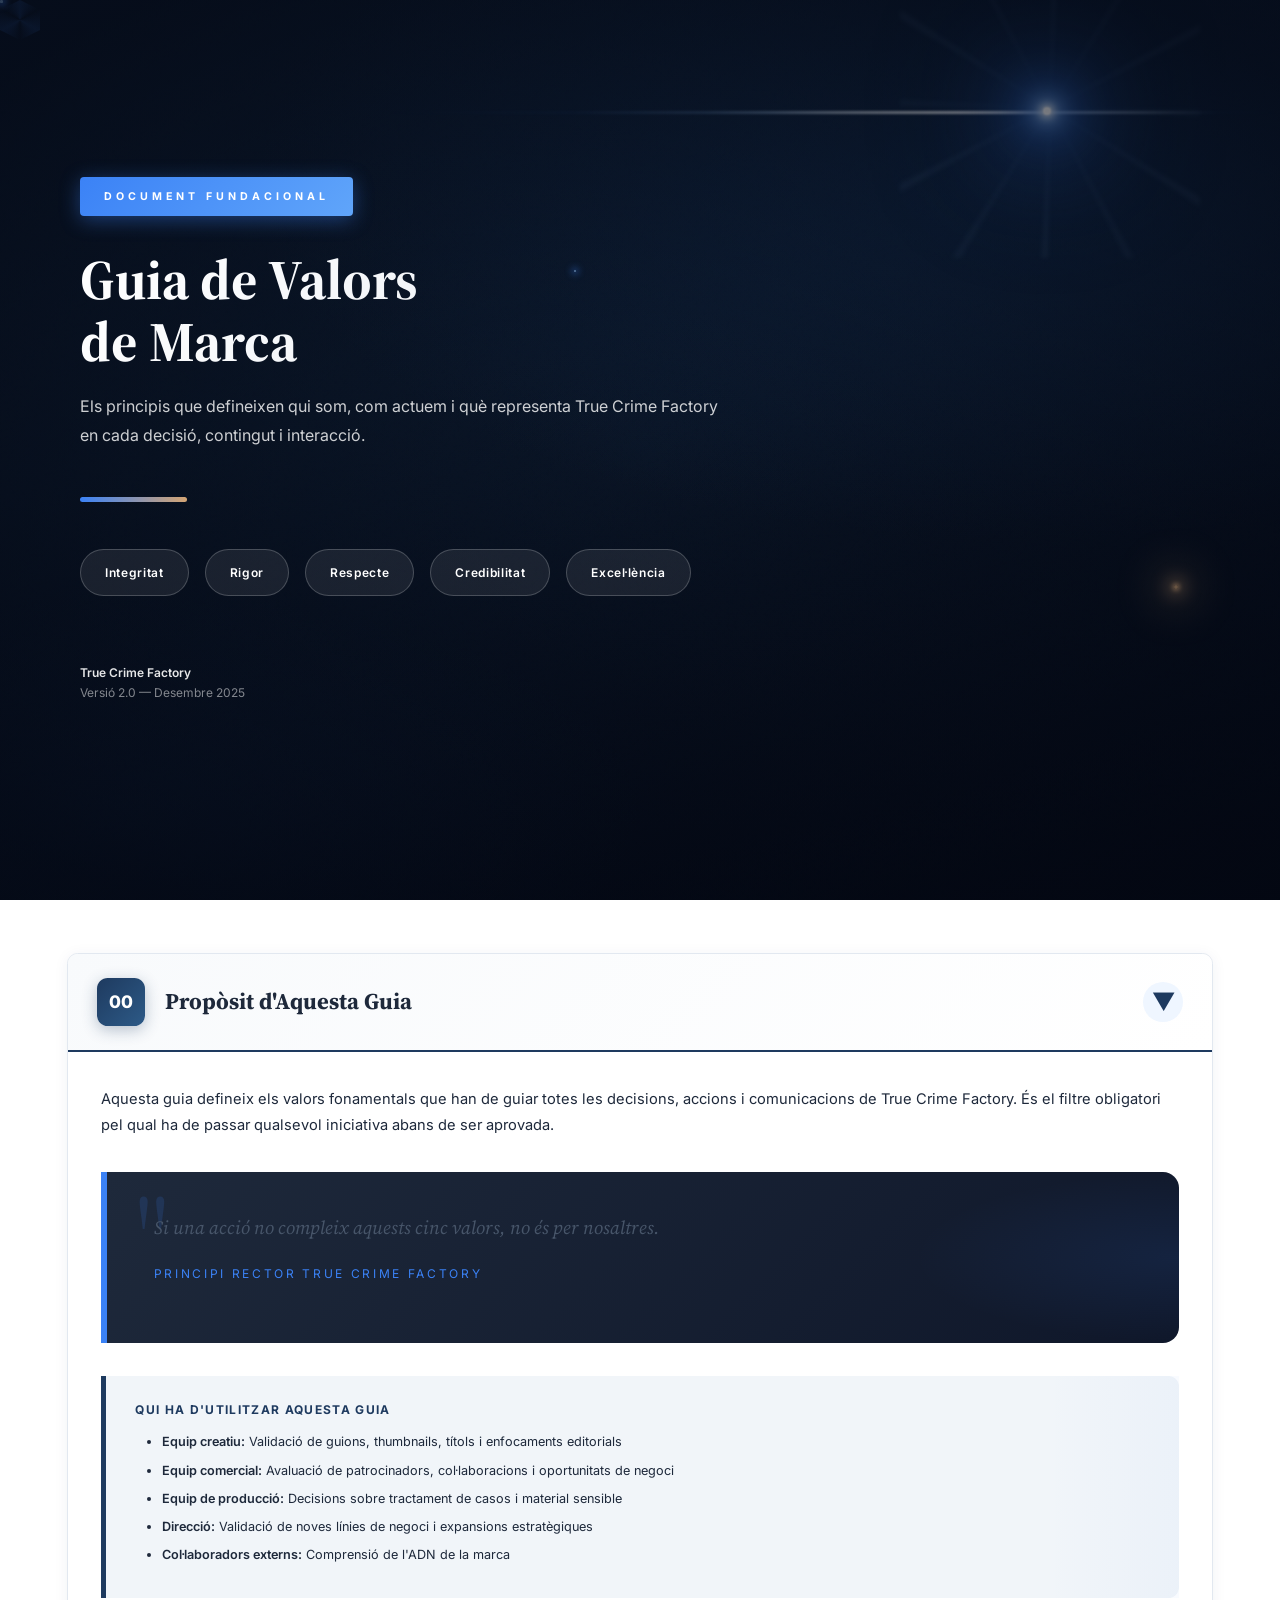
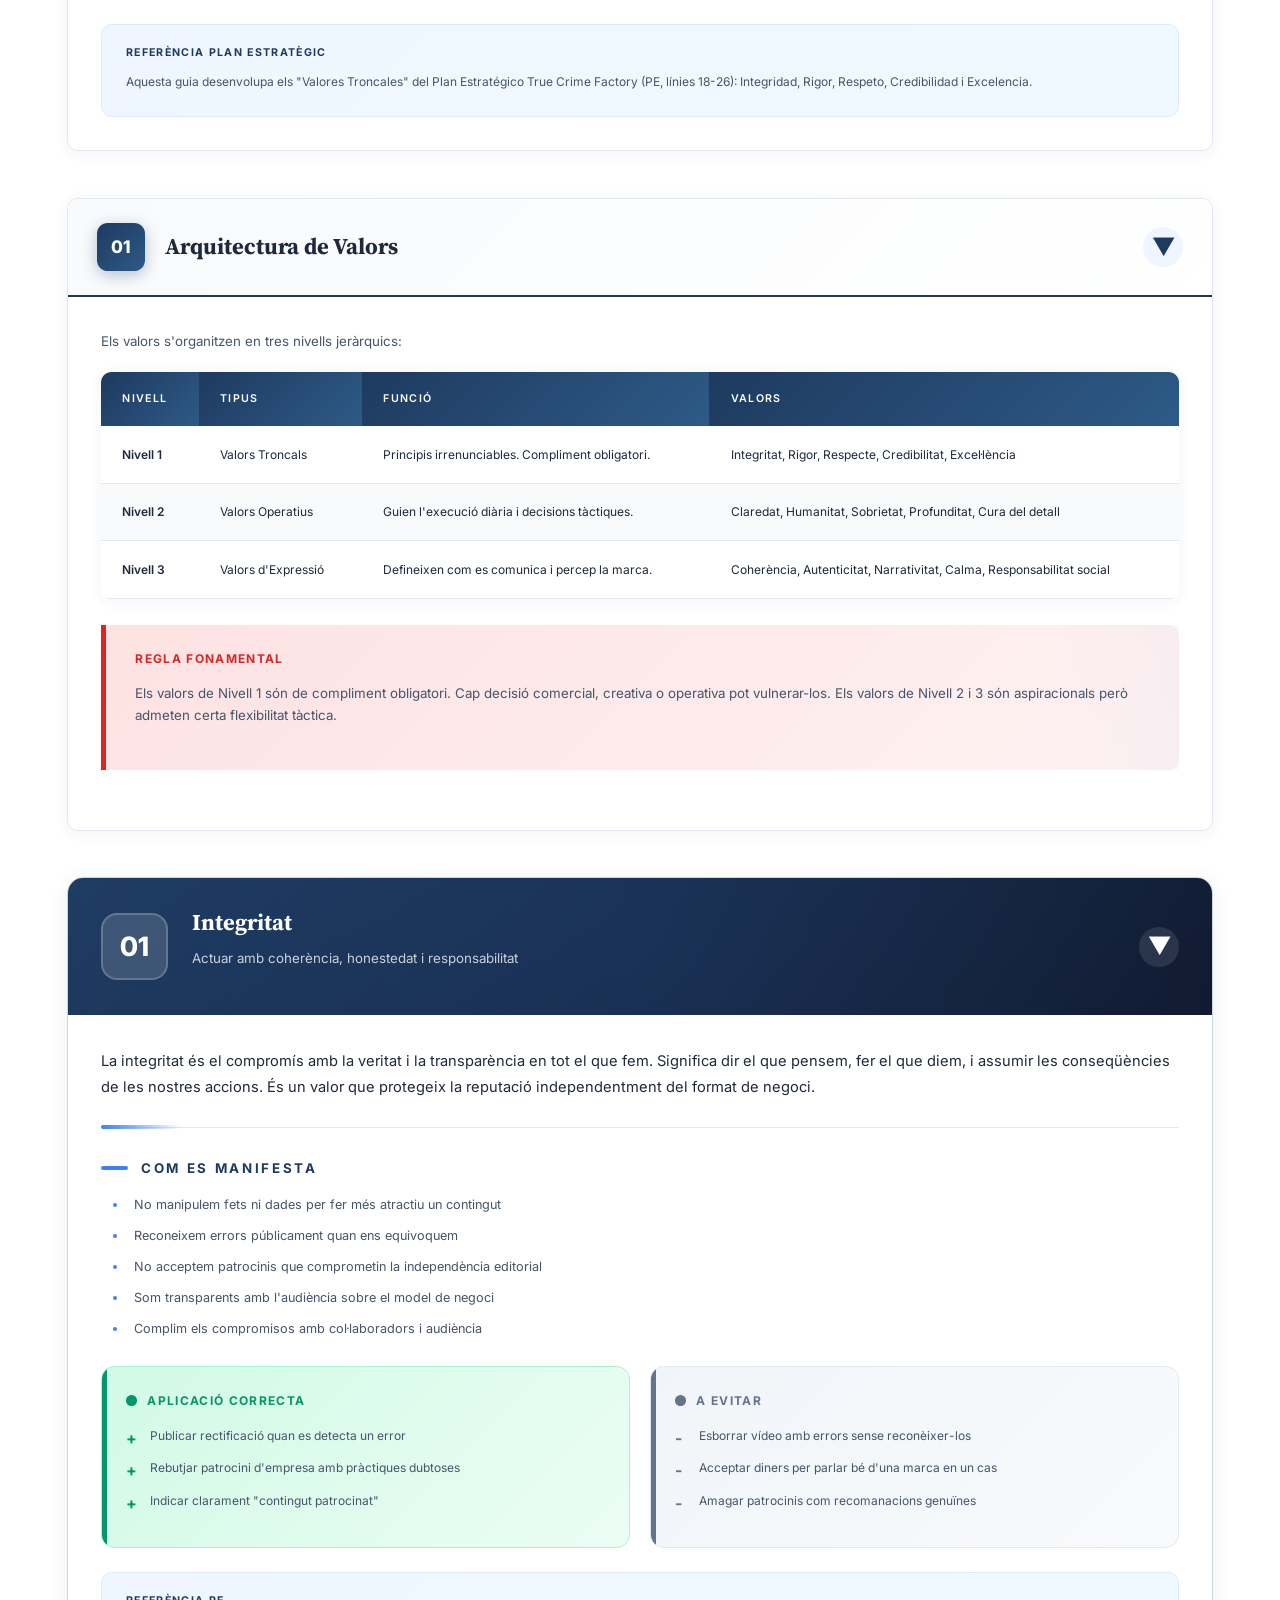
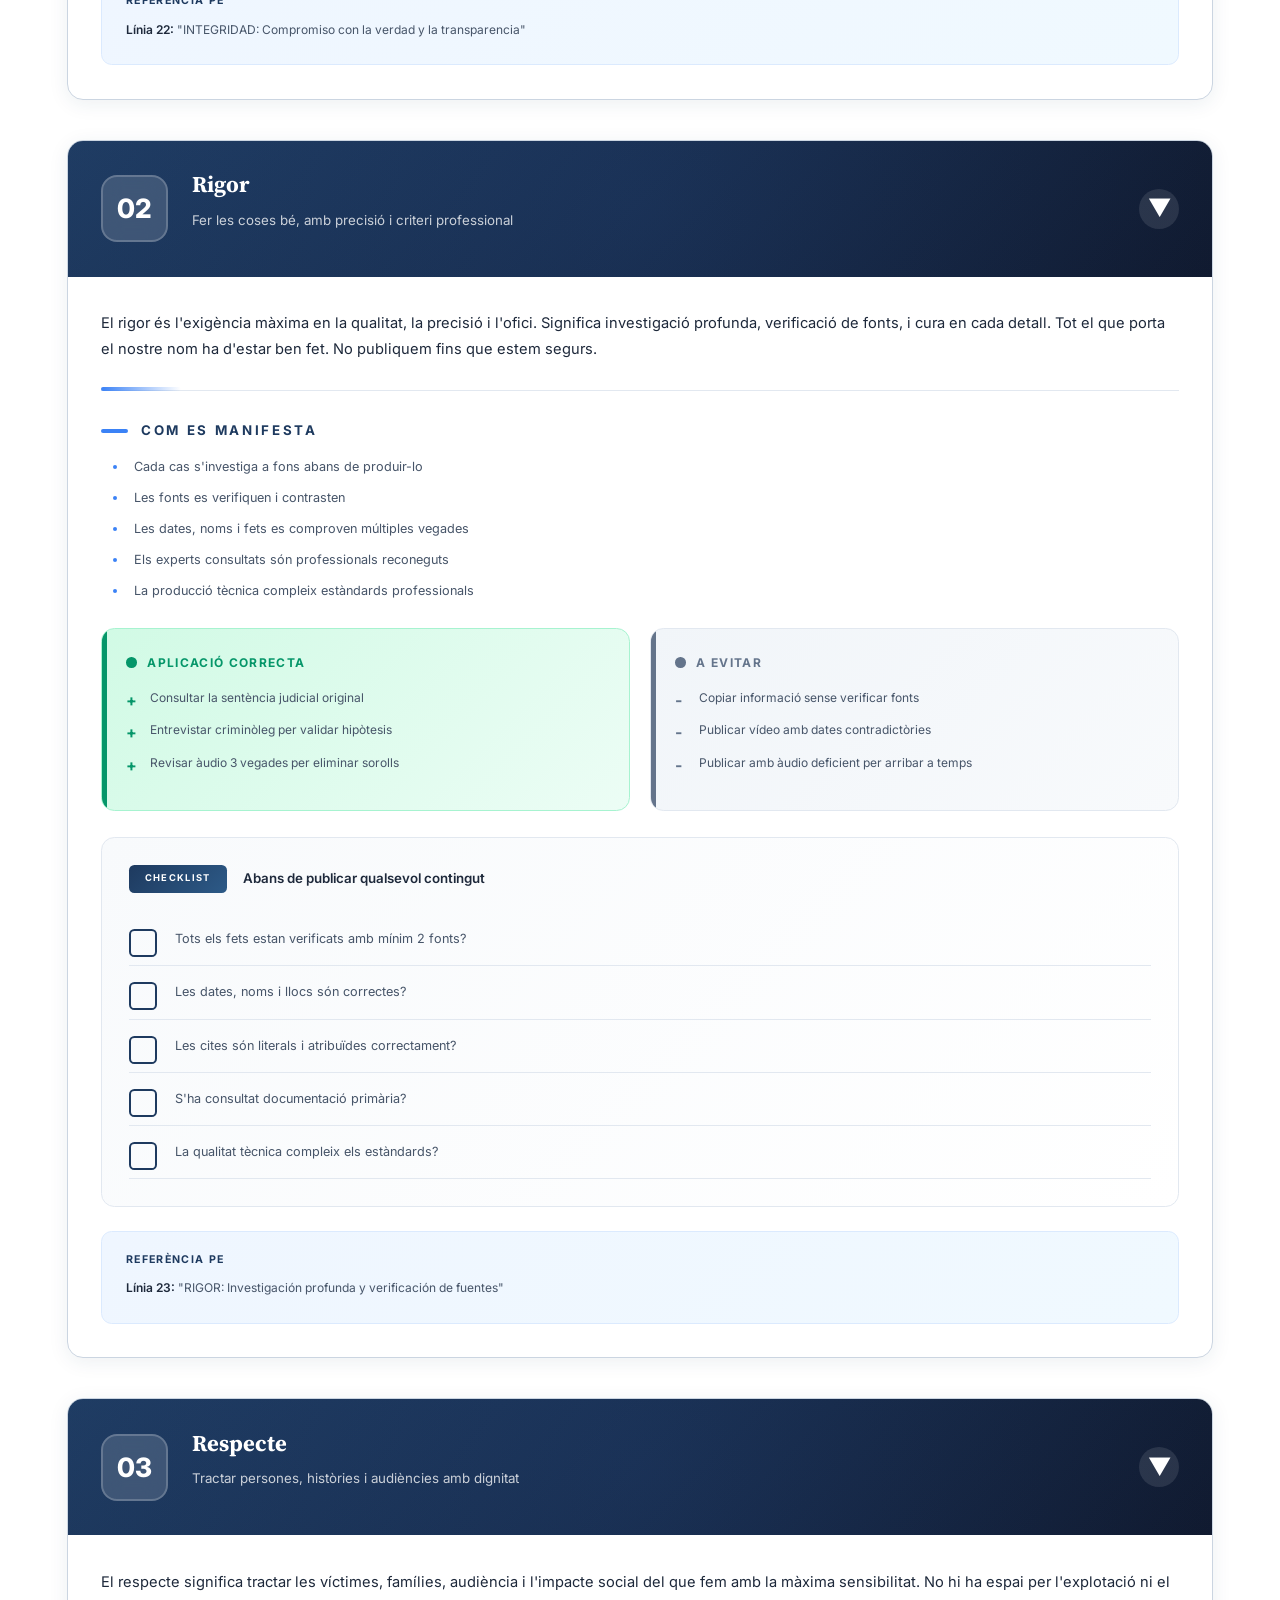
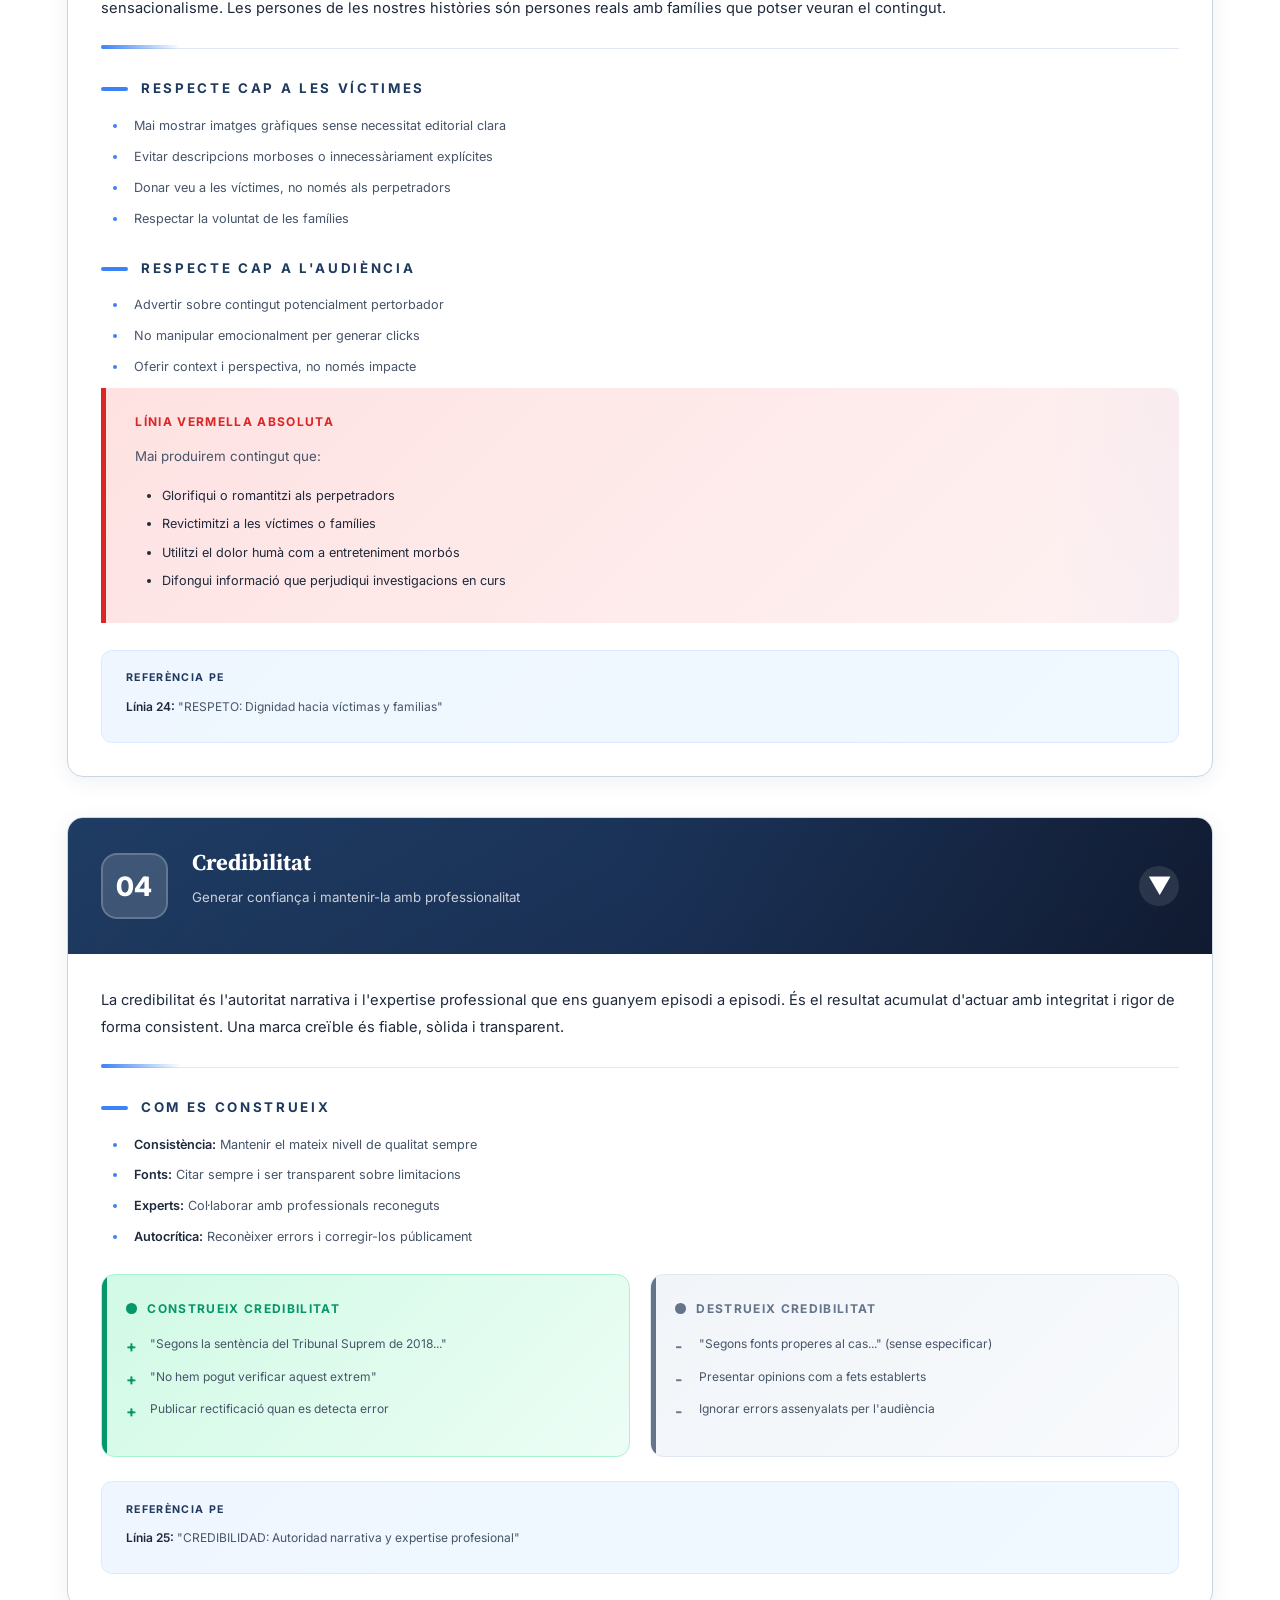
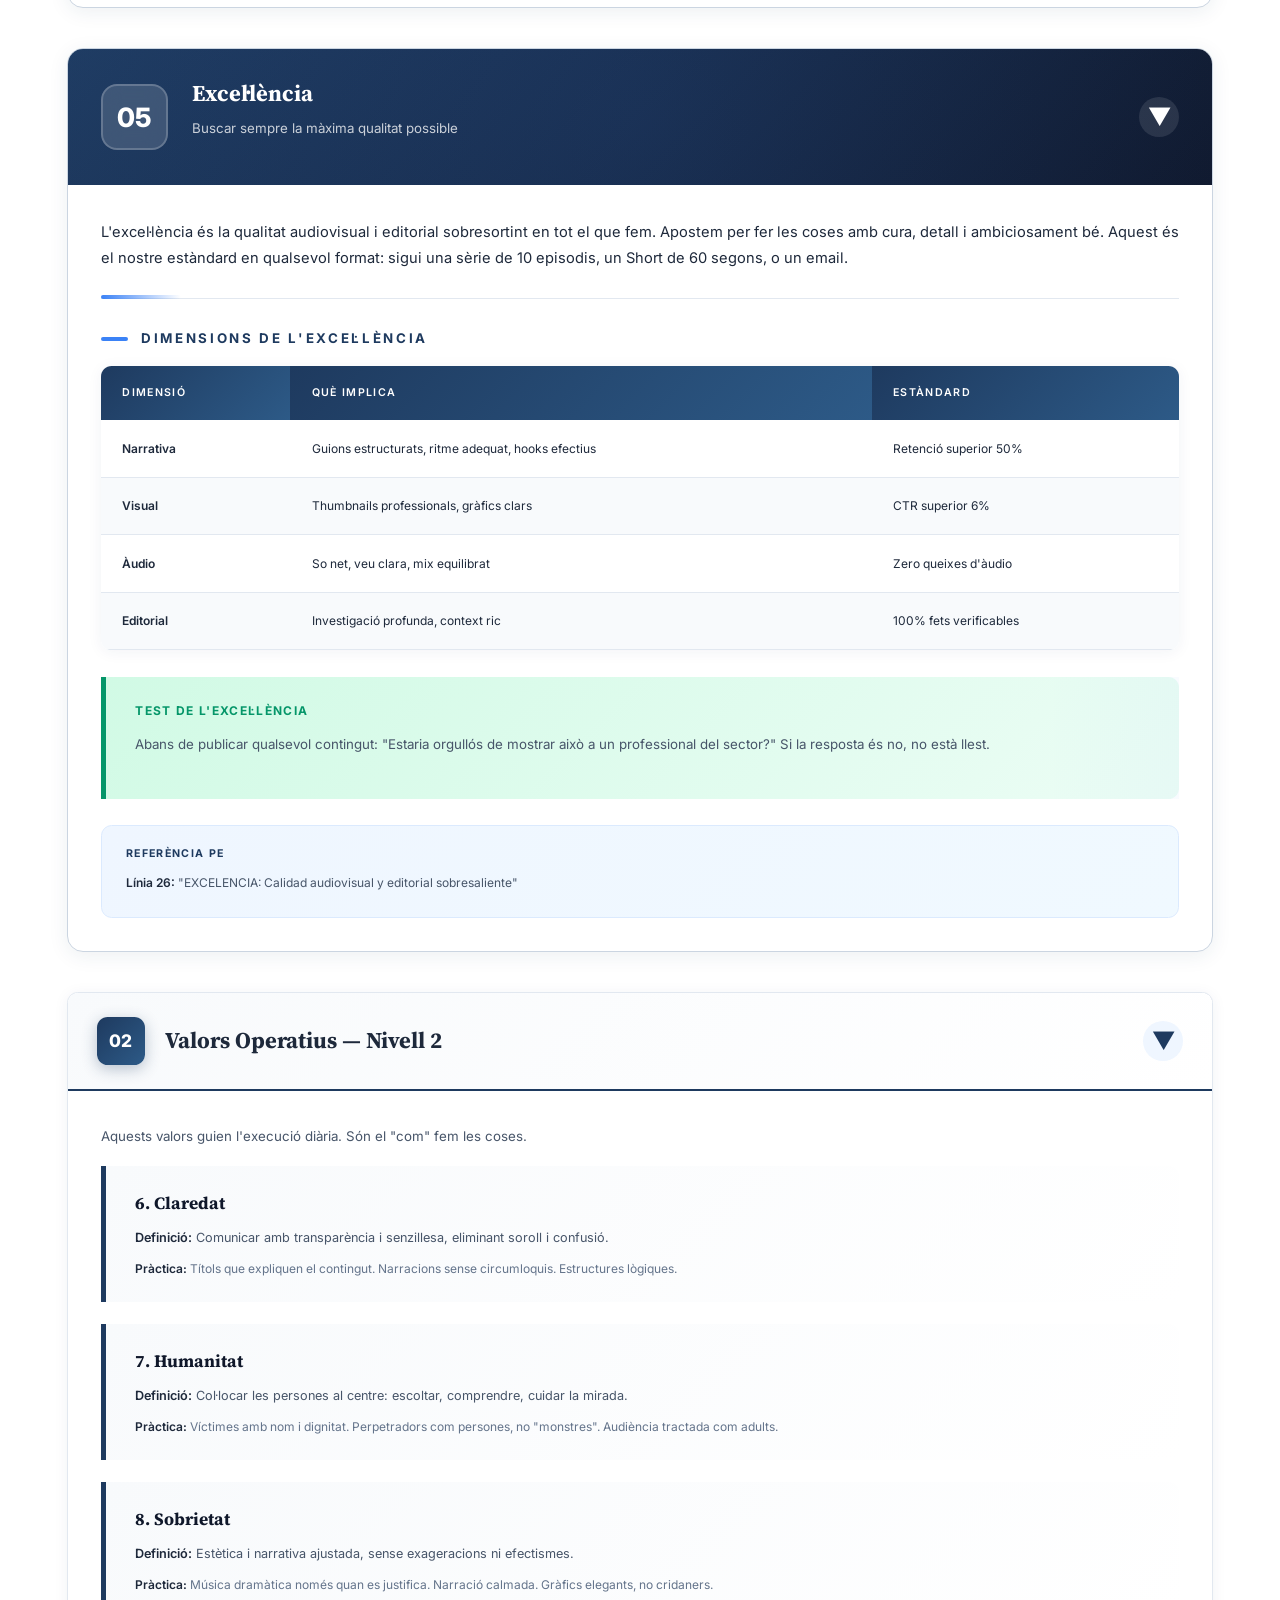
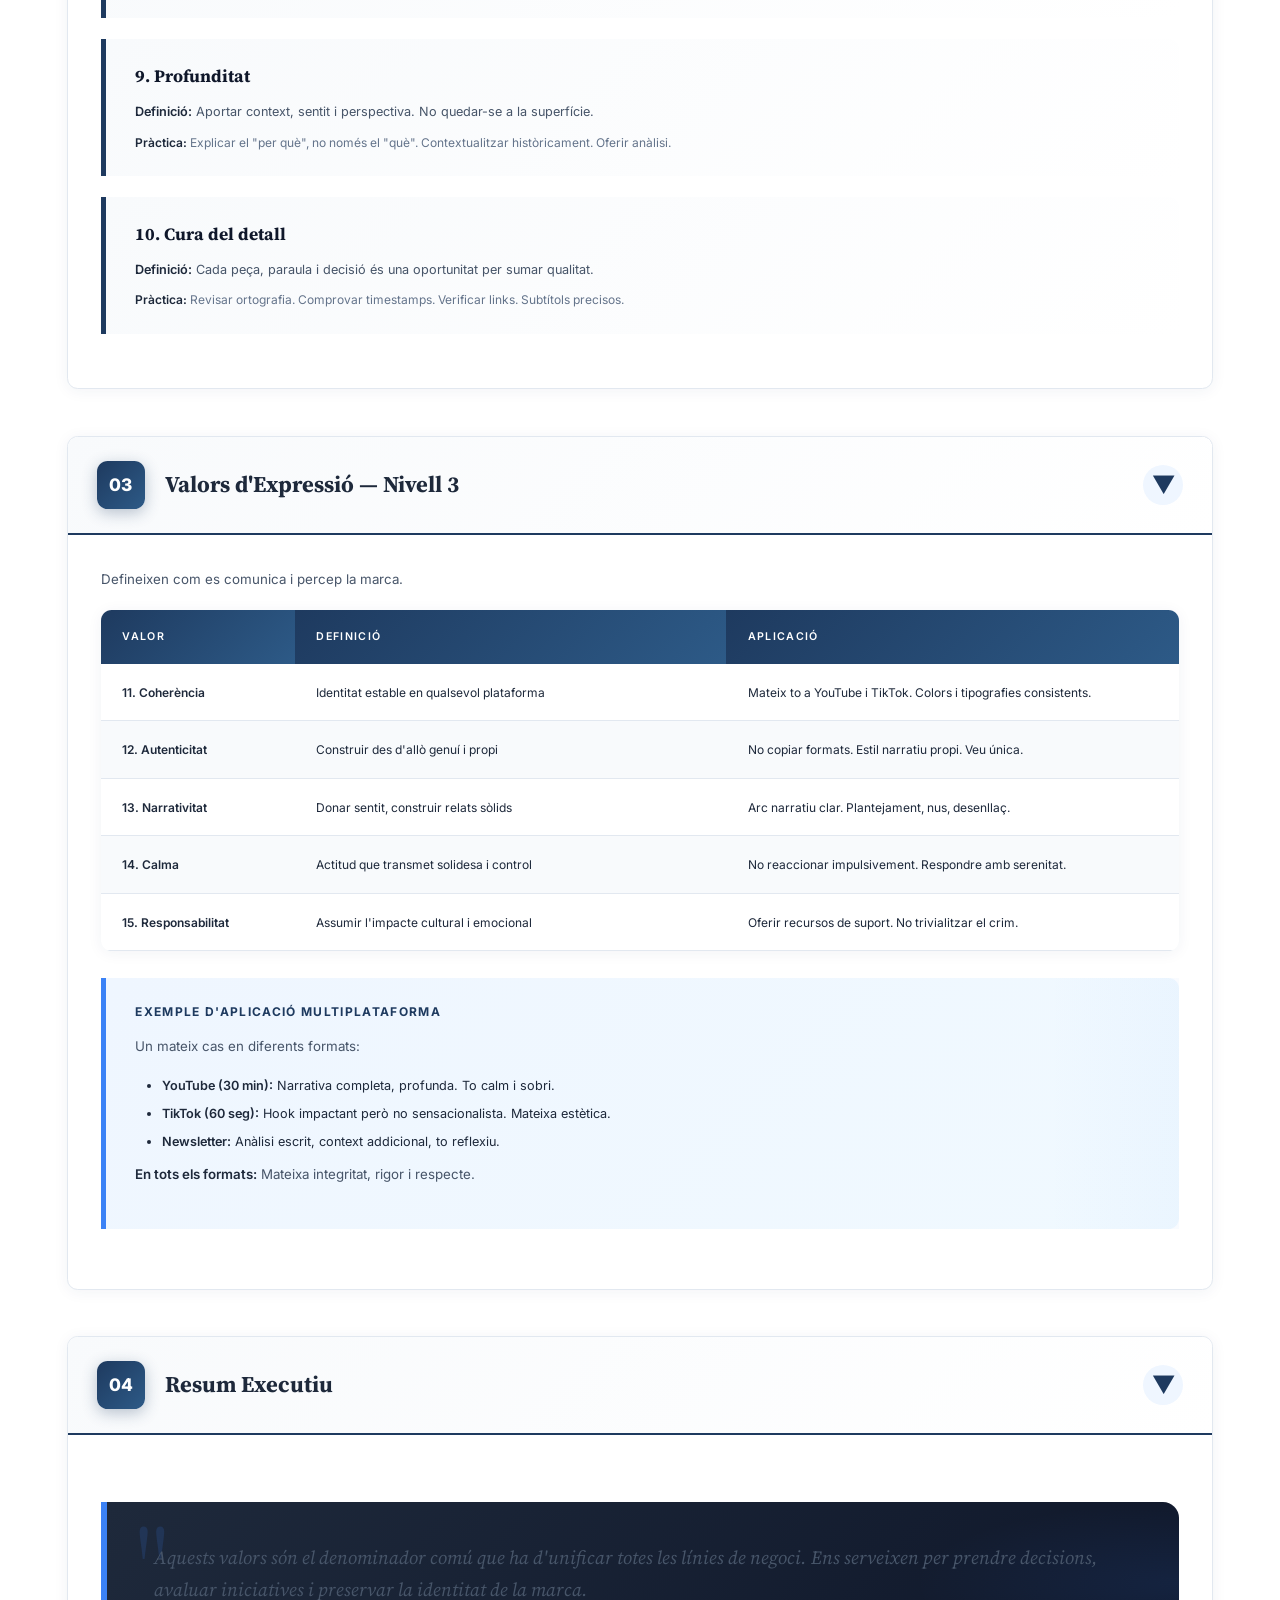
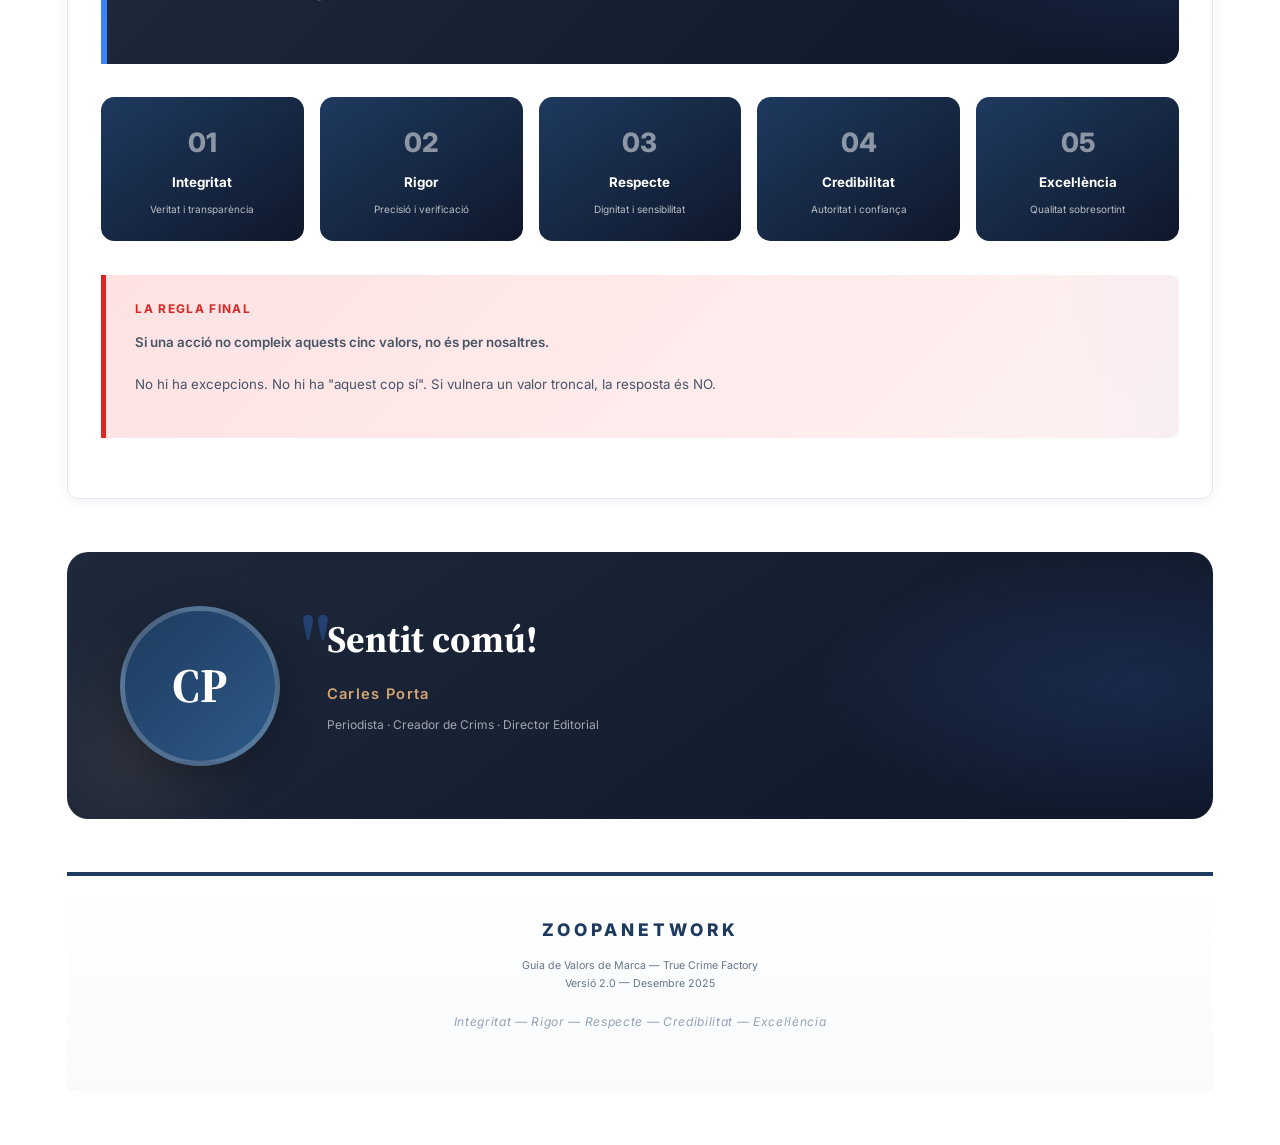
==== commit d7a48bce: "Add Carles Porta signature section" ====
--- a/index.html
+++ b/index.html
@@ -2417,7 +2417,9 @@
             </div>
         </div>
 
-
+        <!-- CARLES PORTA SIGNATURE -->
+        <div class="signature-section">
+            <div class="signature-photo-placeholder">CP</div>
             <div class="signature-content">
                 <p class="signature-quote">Sentit comú!</p>
                 <p class="signature-author">Carles Porta</p>
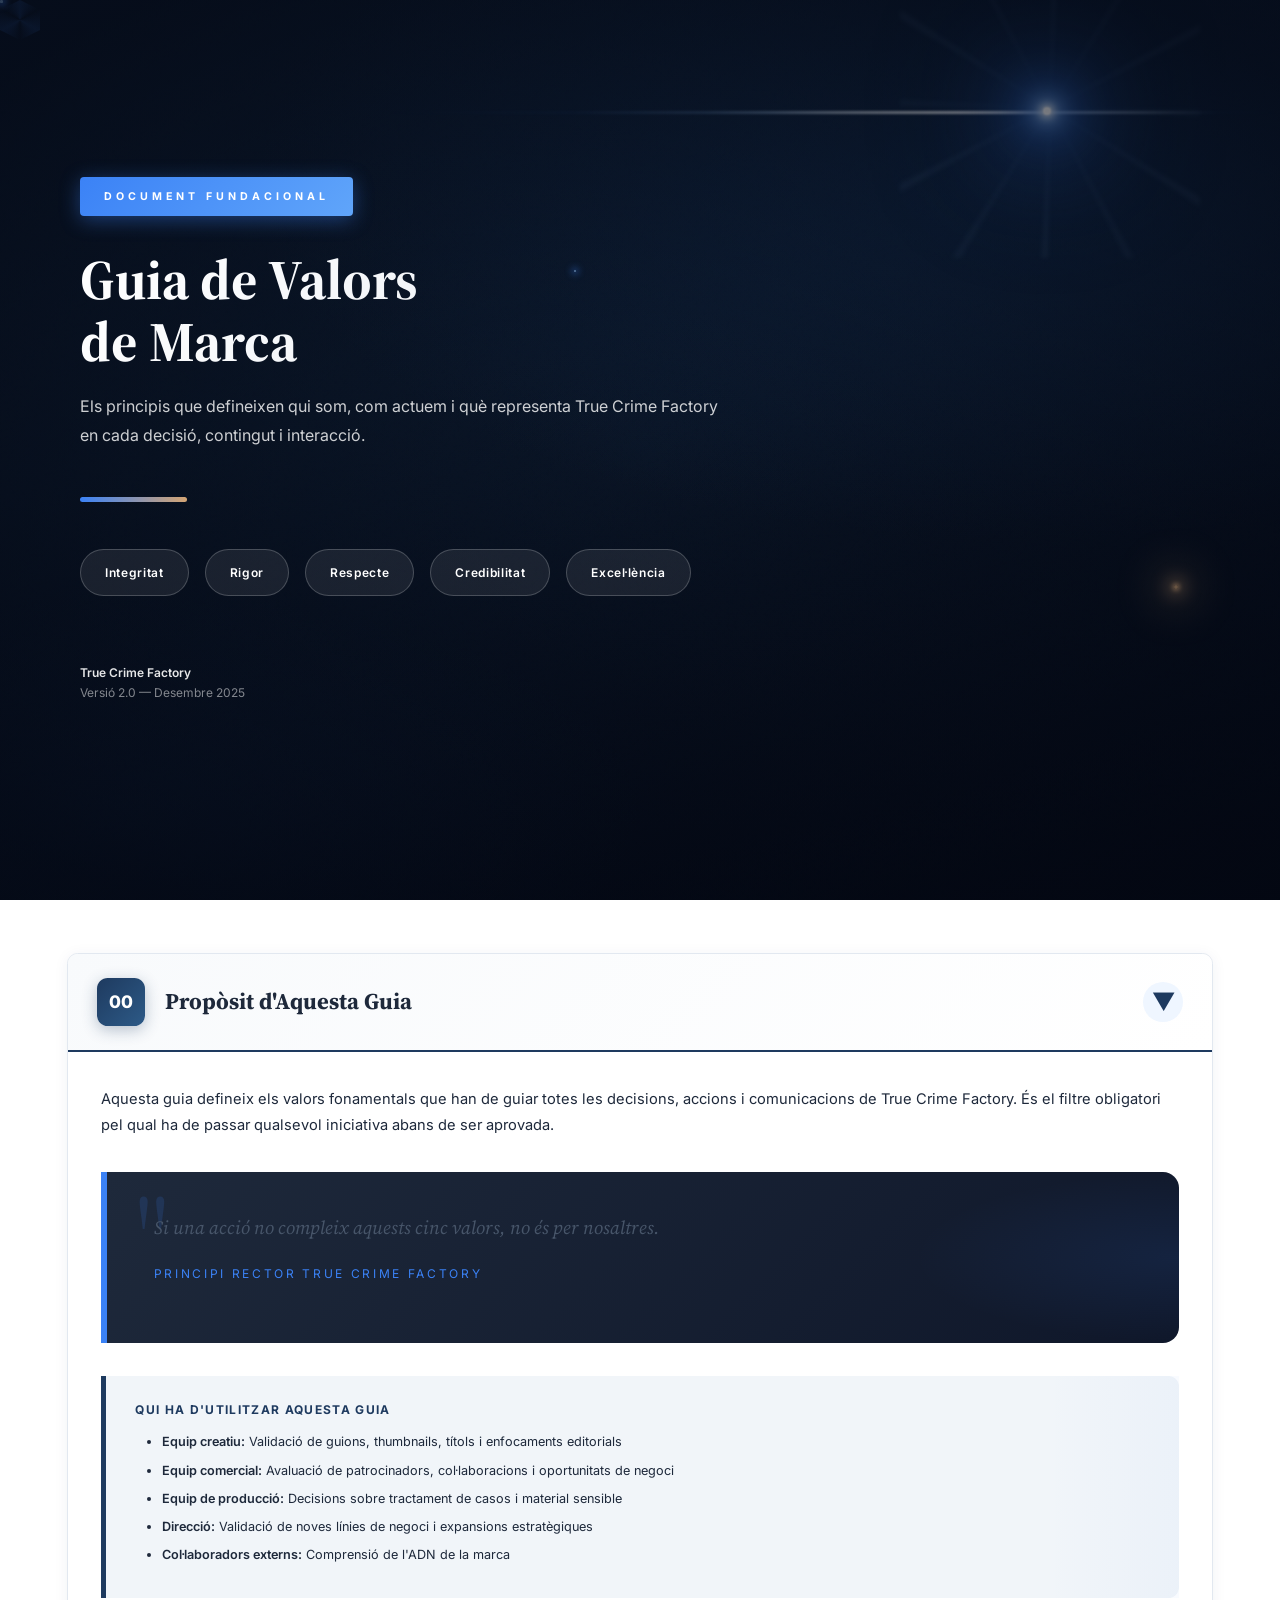
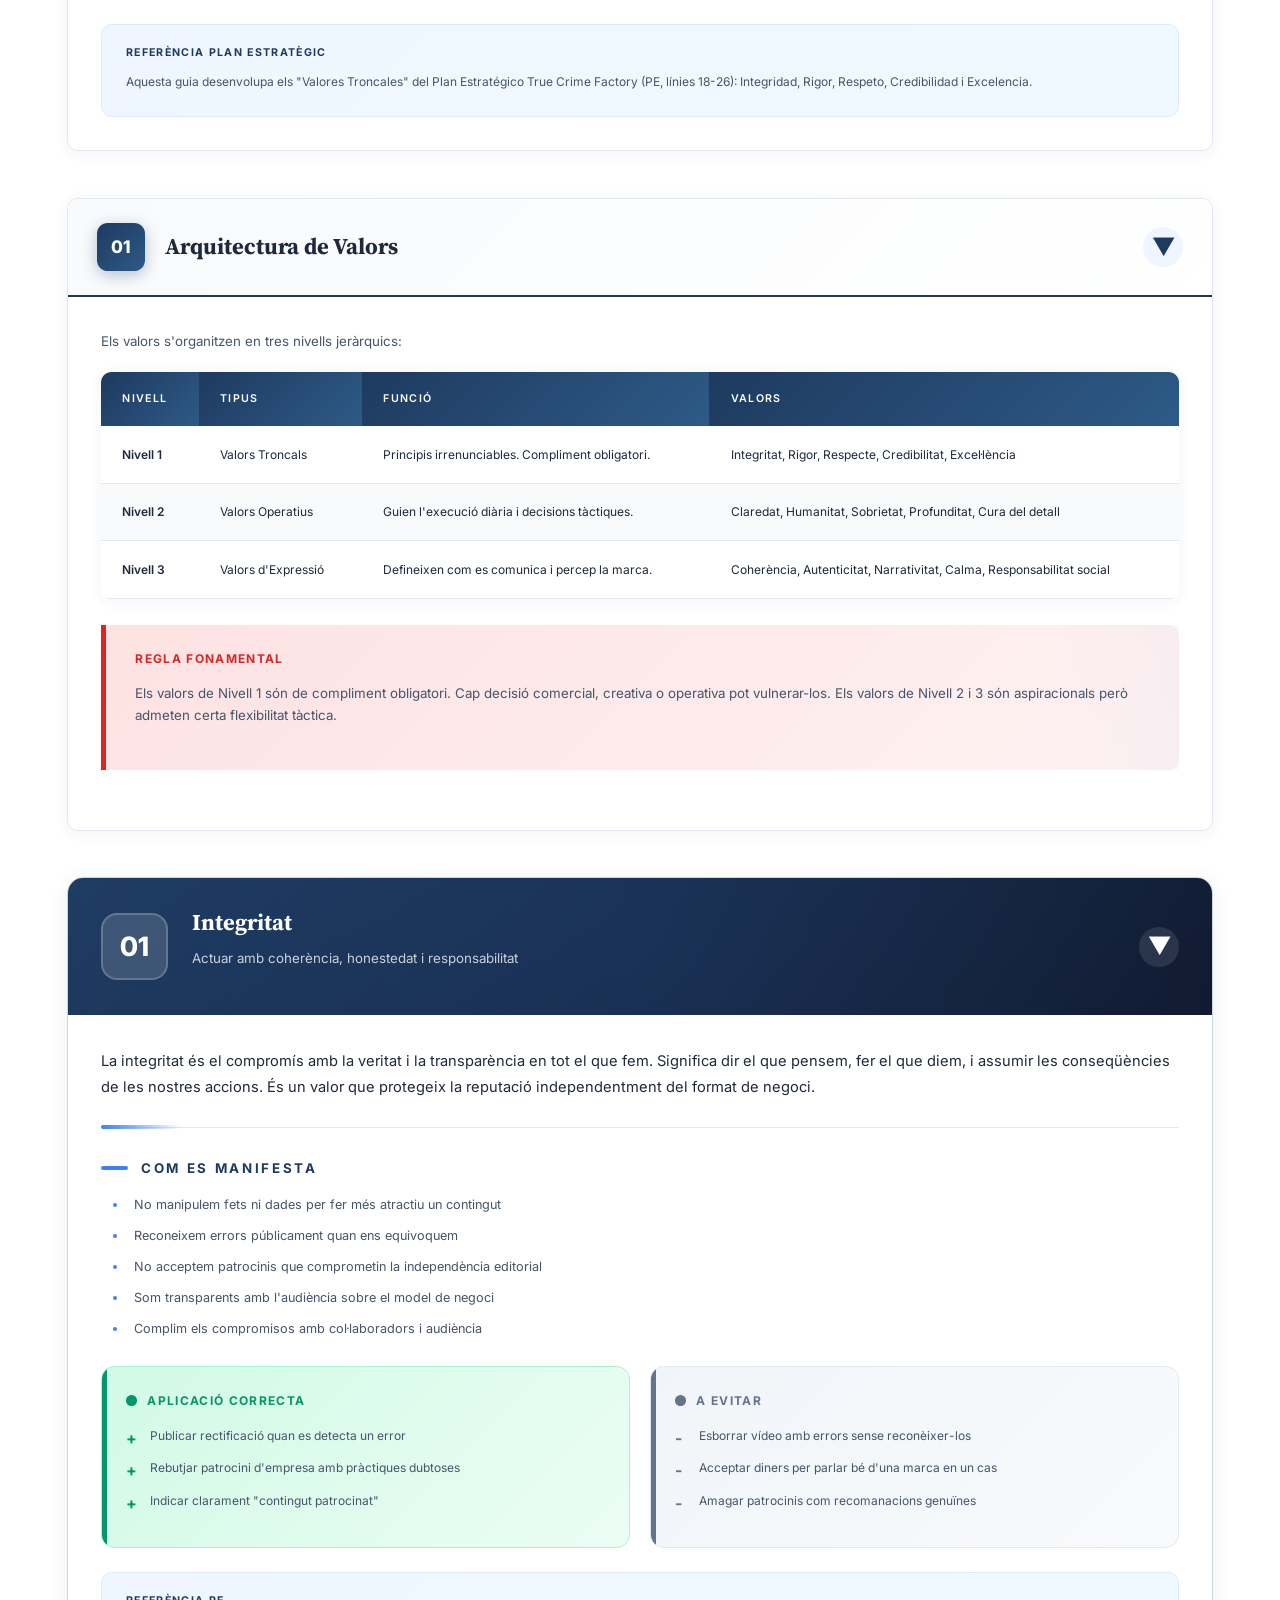
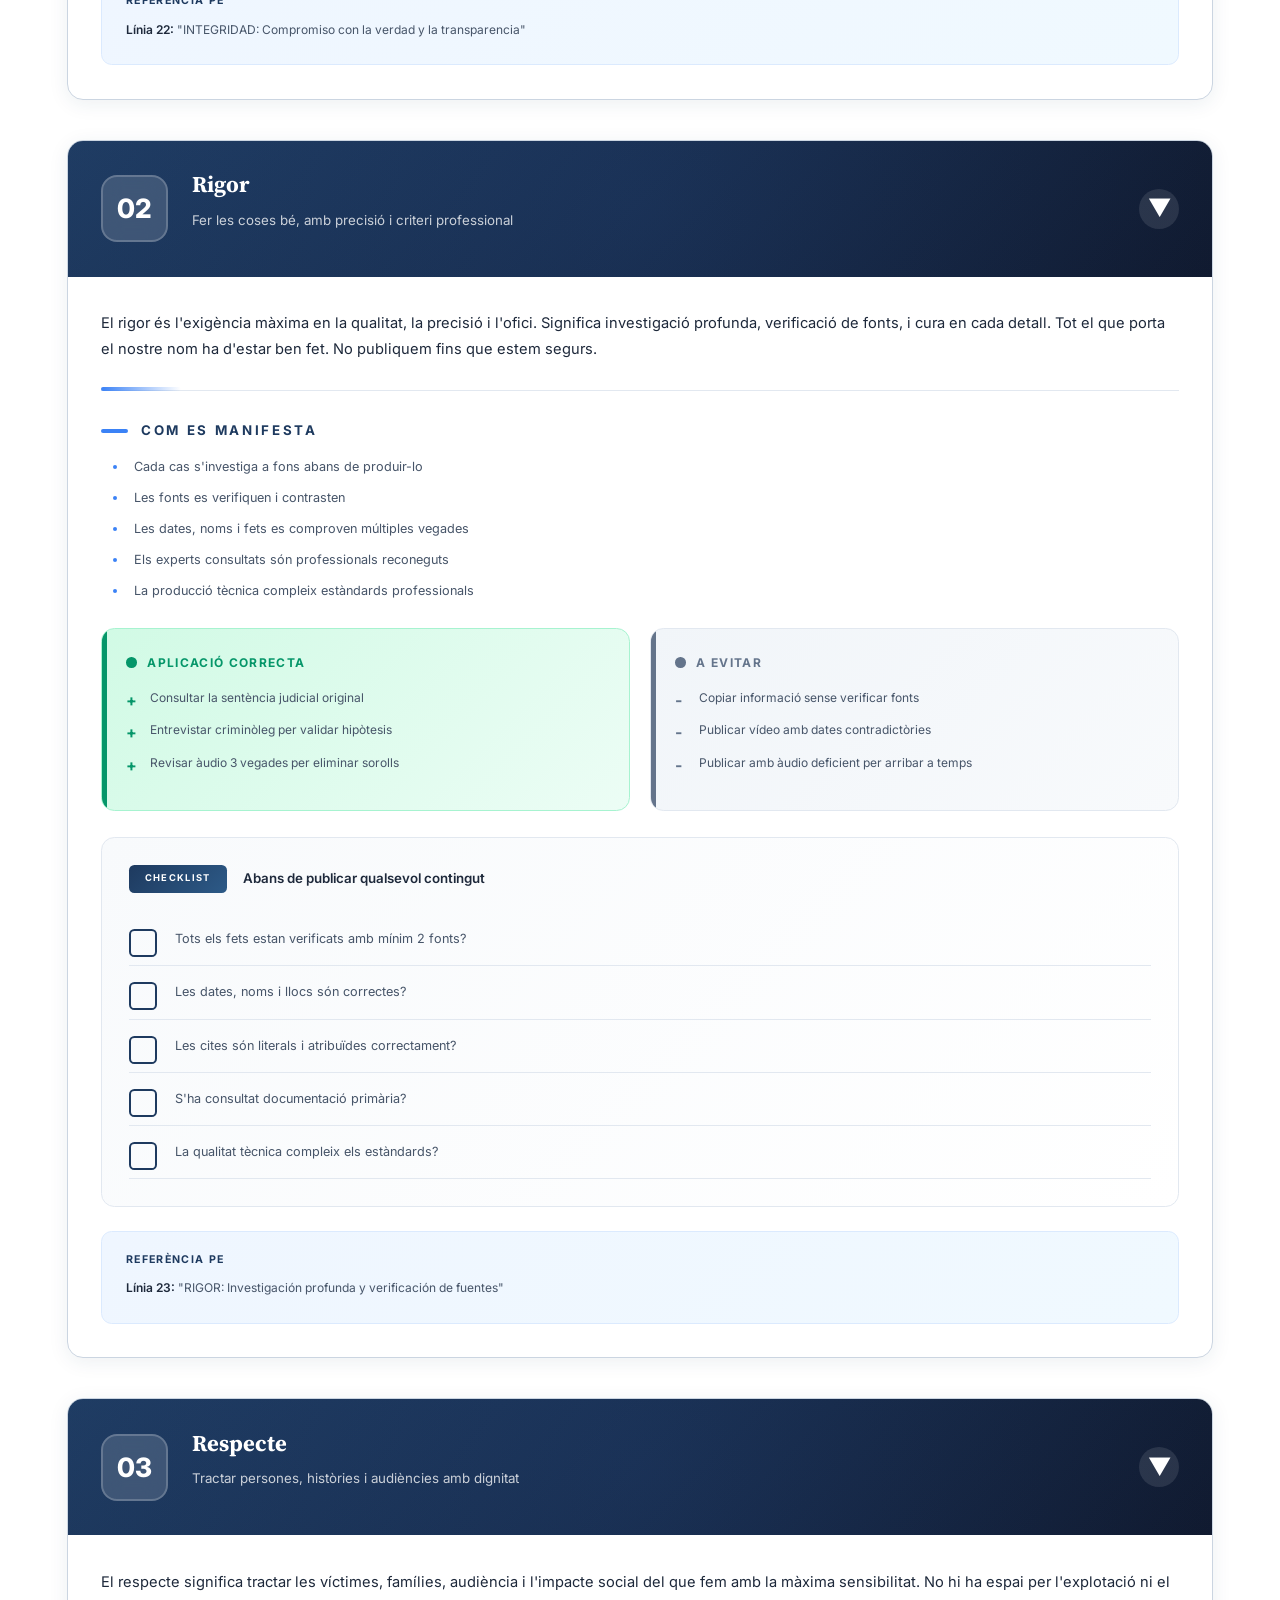
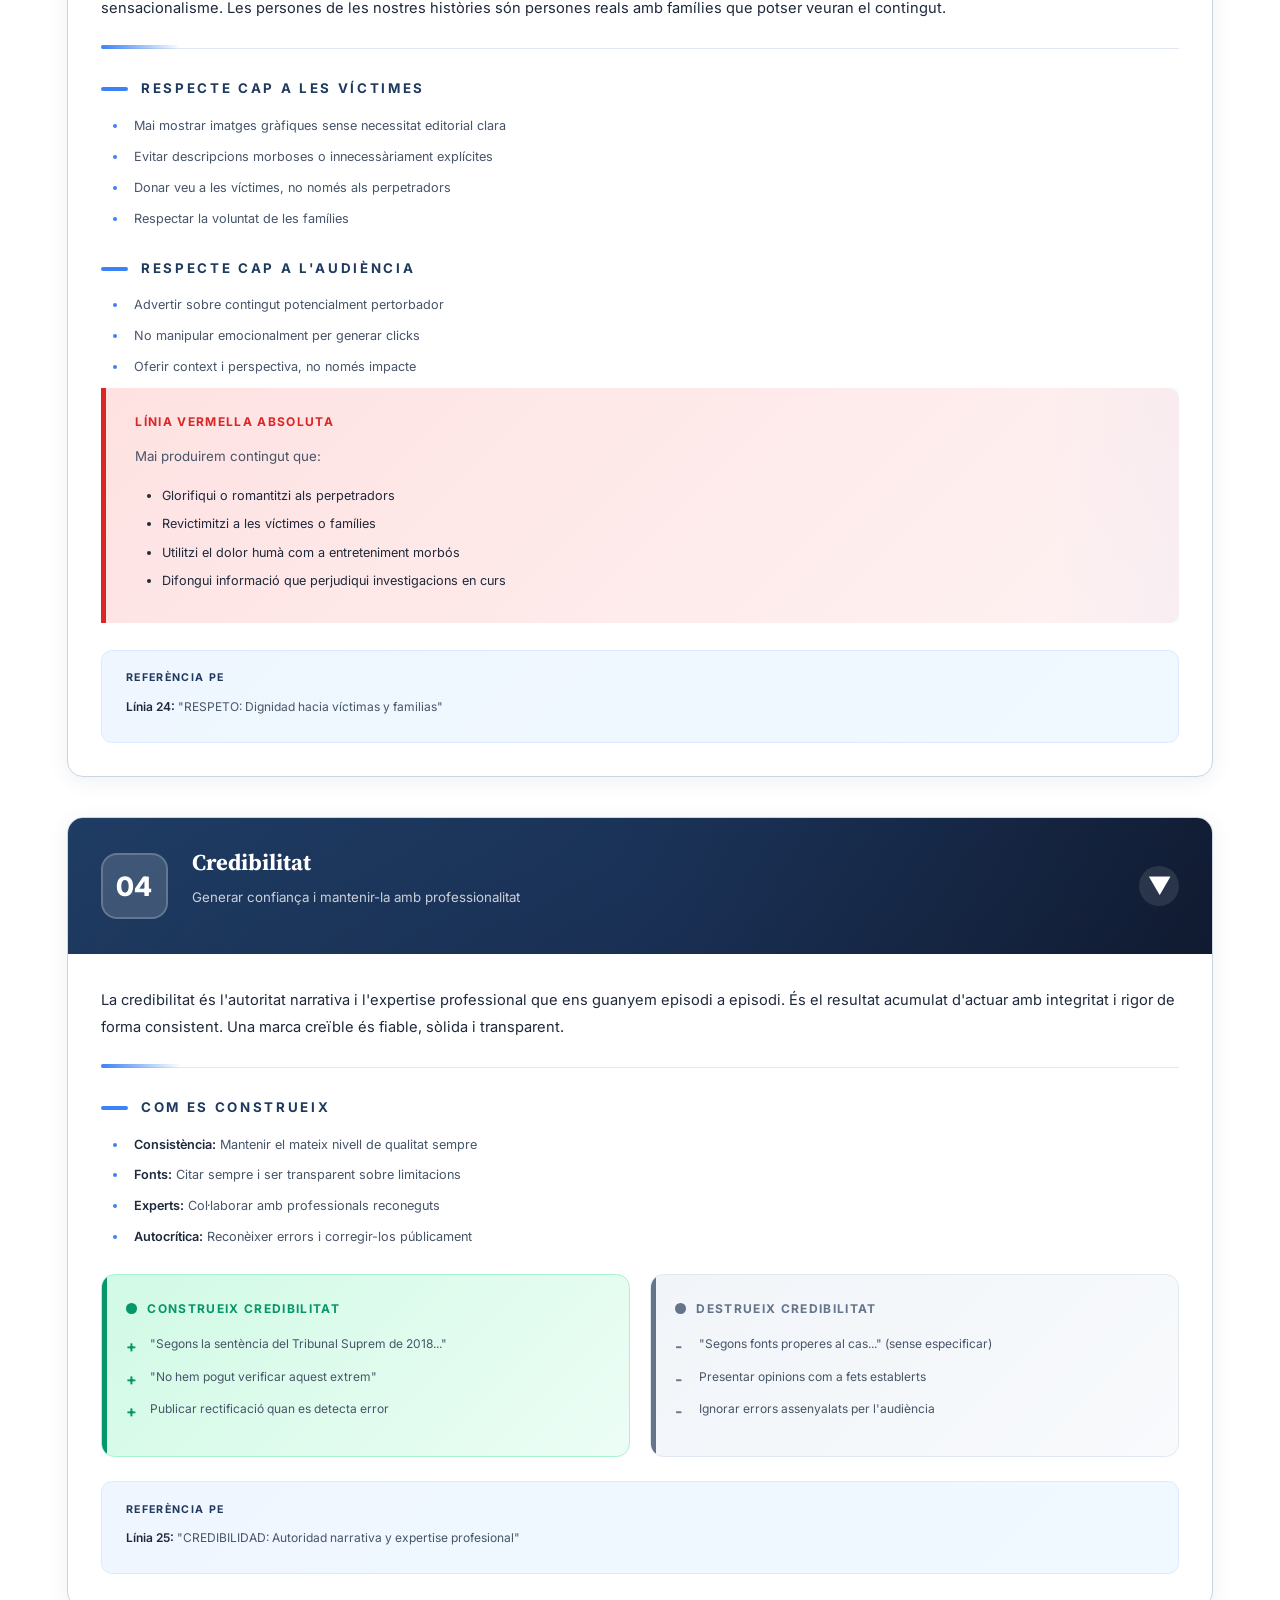
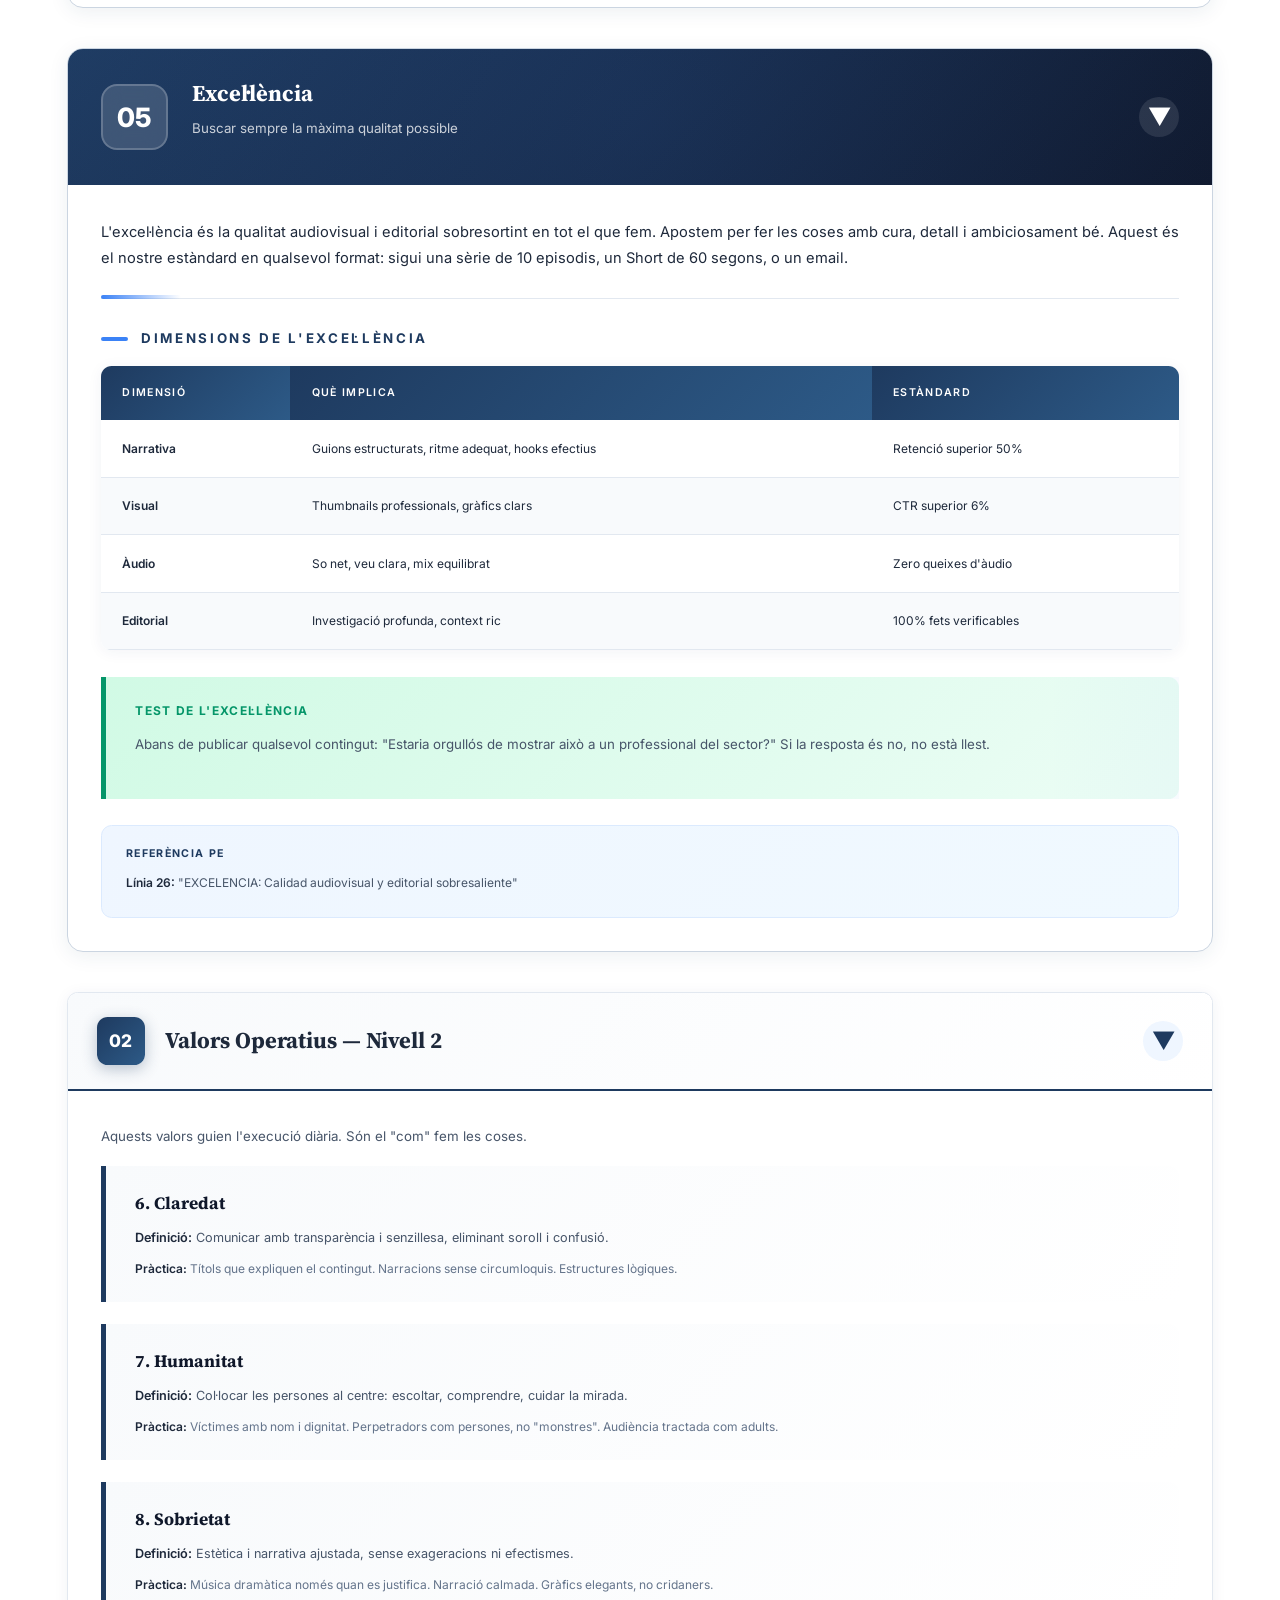
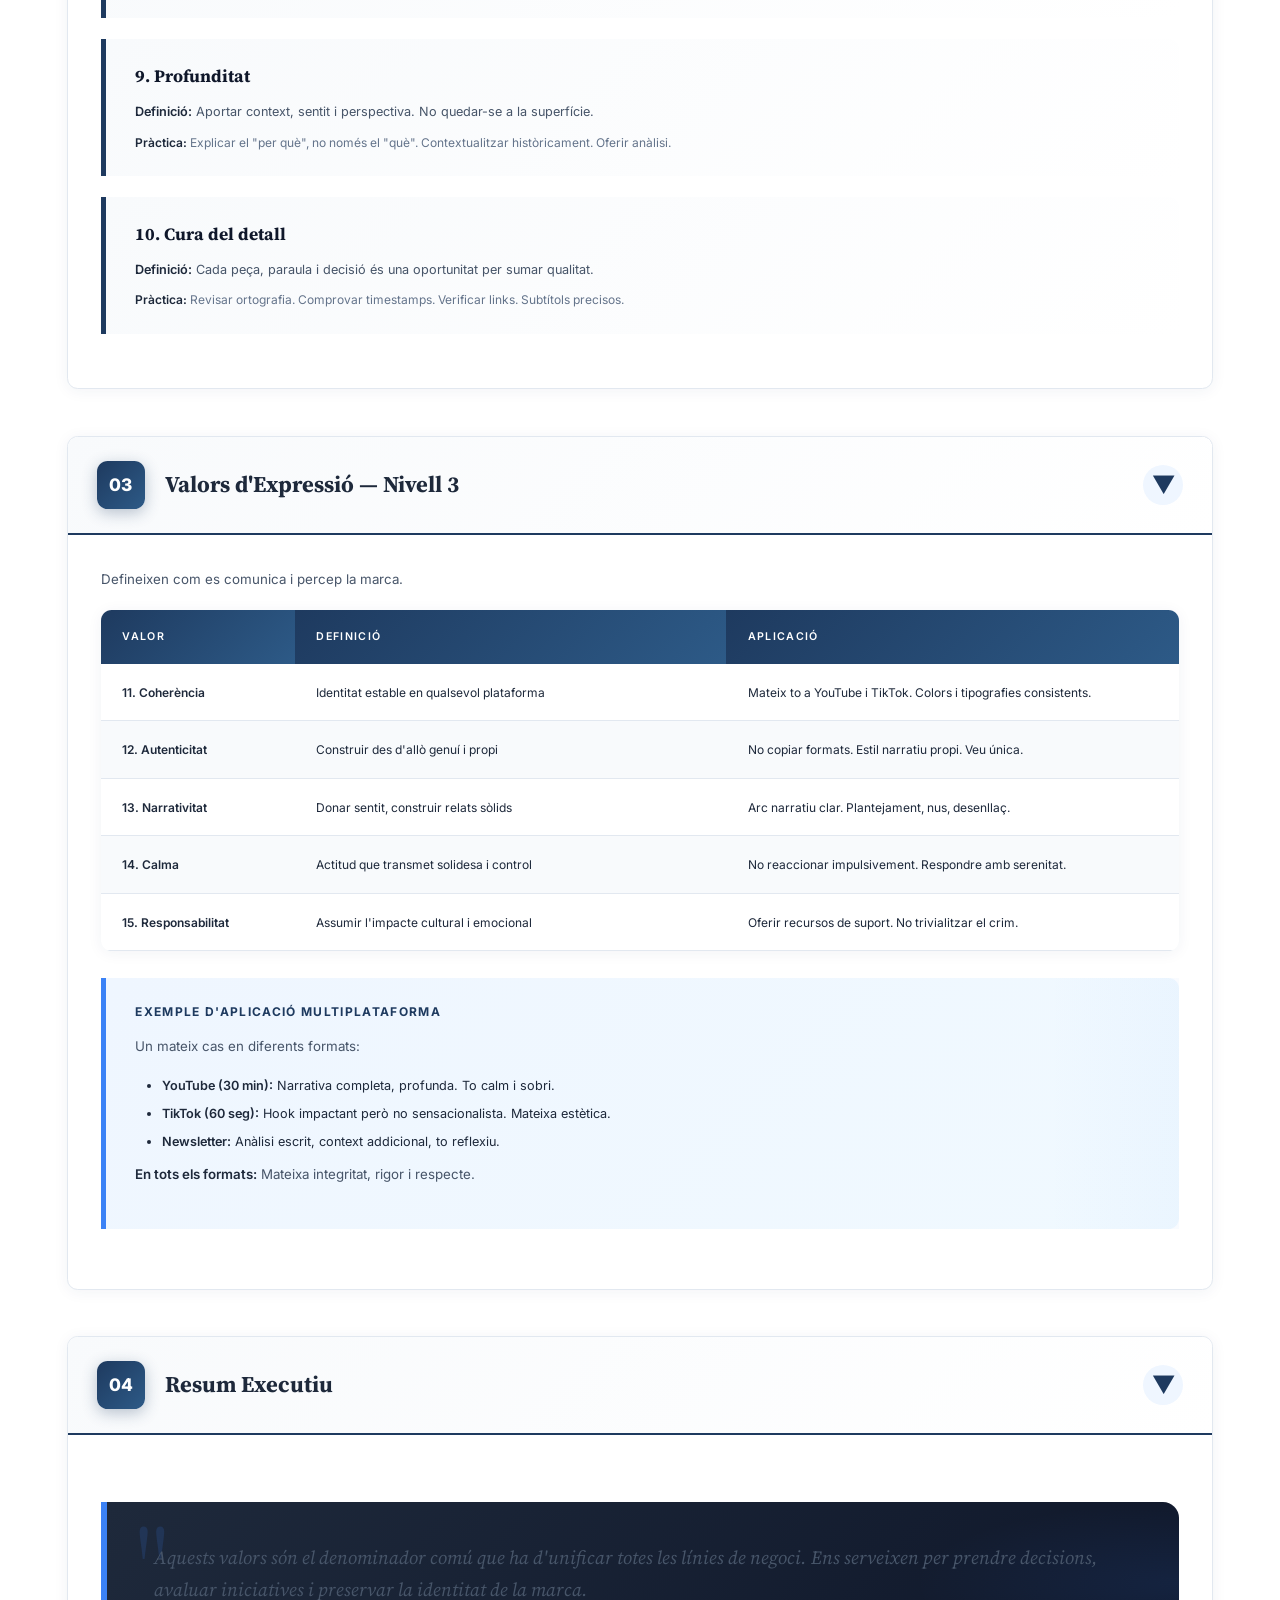
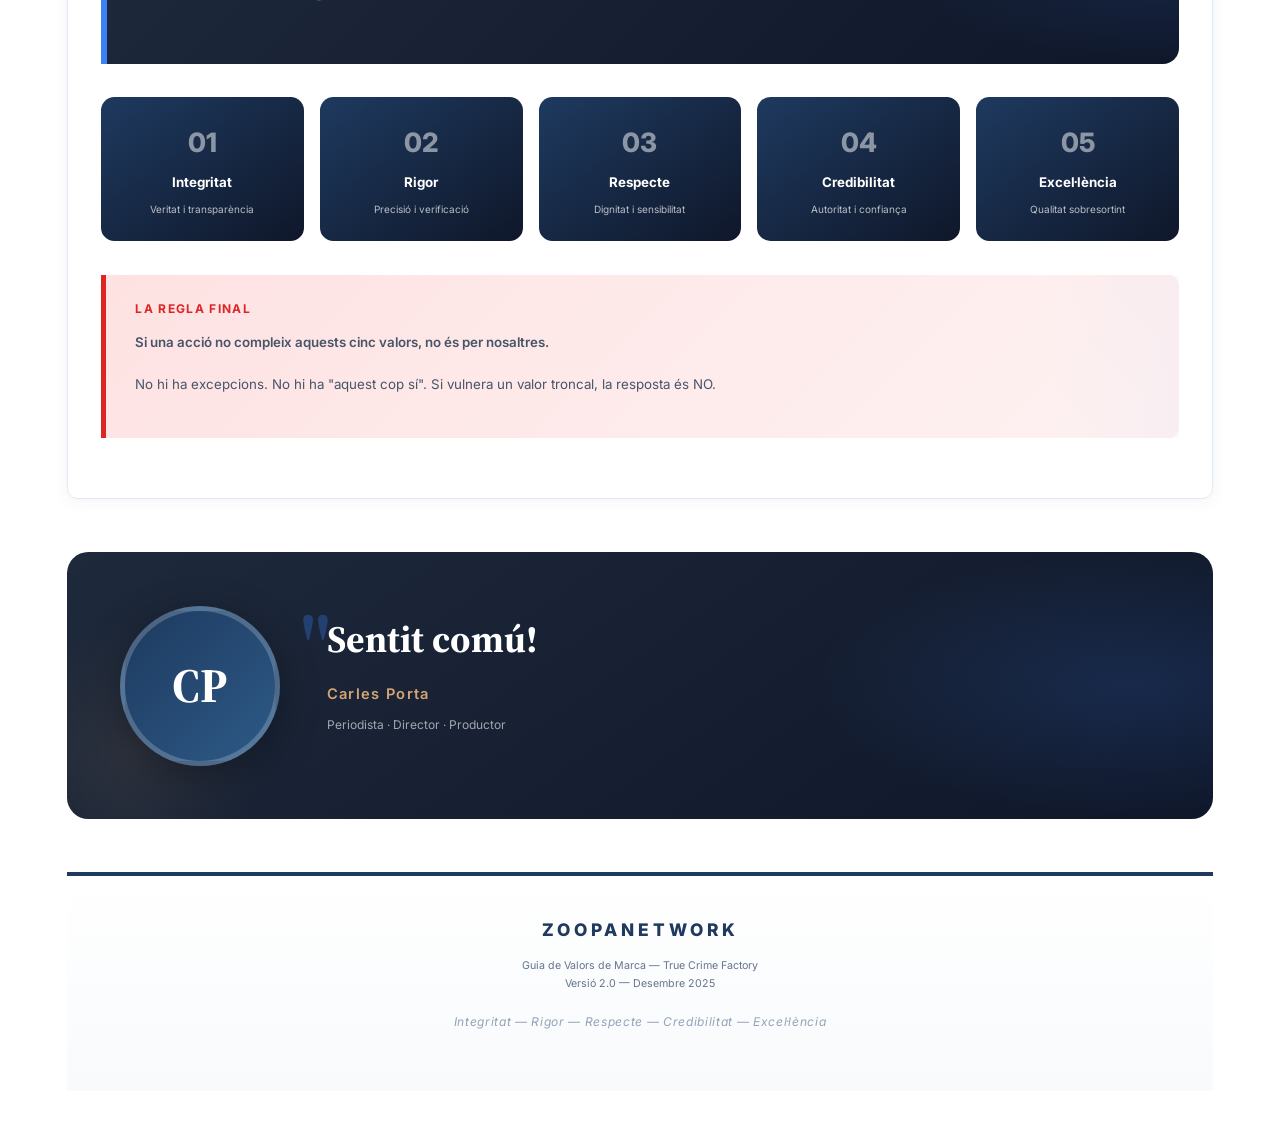
==== commit cd39b8b6: "Update Carles Porta role" ====
--- a/index.html
+++ b/index.html
@@ -2423,7 +2423,7 @@
             <div class="signature-content">
                 <p class="signature-quote">Sentit comú!</p>
                 <p class="signature-author">Carles Porta</p>
-                <p class="signature-role">Periodista · Creador de Crims · Director Editorial</p>
+                <p class="signature-role">Periodista · Director · Productor</p>
             </div>
         </div>
 
